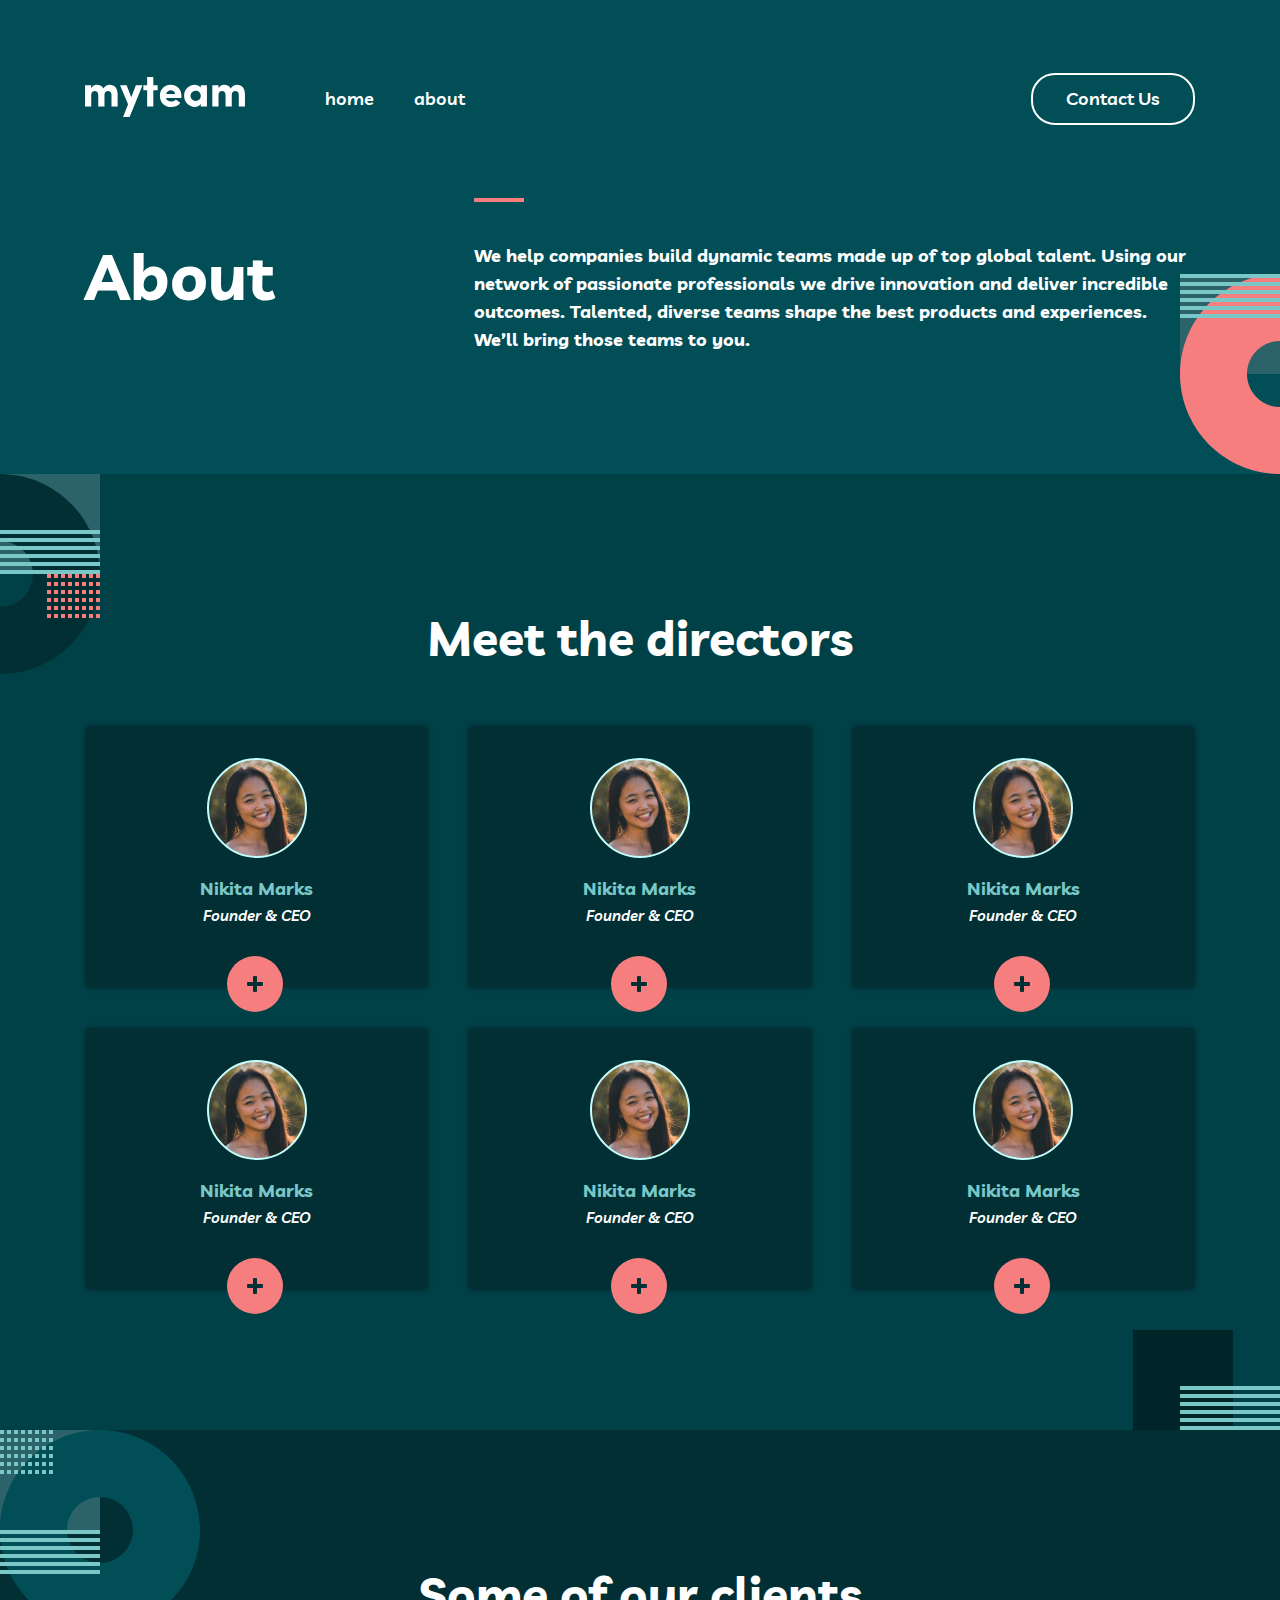
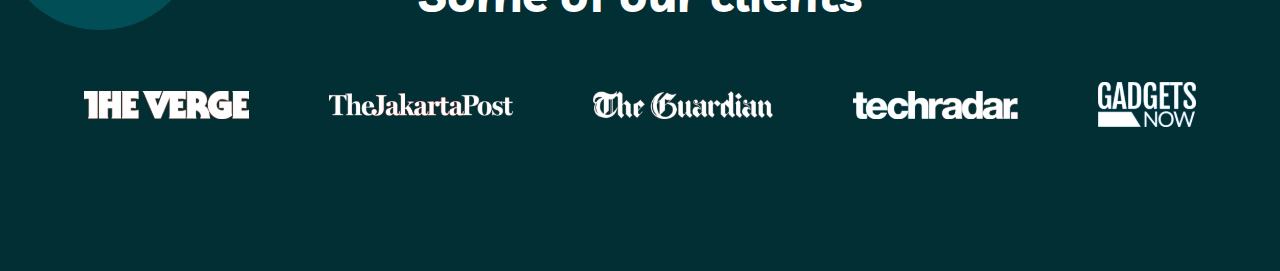
==== pages/about.html @ 777ffe3e "lanati ishlamayapti" ====
<!DOCTYPE html>
<html lang="en">
<head>
    <meta charset="UTF-8">
    <meta http-equiv="X-UA-Compatible" content="IE=edge">
    <meta name="viewport" content="width=device-width, initial-scale=1.0">
    <title>About</title>
    <!-- FONT LINKS -->
    <link rel="preconnect" href="https://fonts.googleapis.com">
    <link rel="preconnect" href="https://fonts.gstatic.com" crossorigin>
    <link href="https://fonts.googleapis.com/css2?family=Livvic:wght@100;400;500;600;700;900&display=swap" rel="stylesheet">
    <!-- FONT LINKS -->

    <!-- CSS LINKS -->
    <link rel="stylesheet" href="../css/main.css">
    <!-- CSS LINKS -->

</head>
<body>

    <header class="about_header">
        <div class="container">
            <nav class="about_navigation">
                <div class="about_left">
                    <a href="../index.html"><img class="about_logo" src="../assets/icons/home icons/logo.svg" alt="Logo"></a>
                    <ul class="about_list">
                        <li><a class="body_text" href="../index.html">home</a></li>
                        <li><a class="body_text" href="#">about</a></li>
                    </ul>
                </div>
                <a class="nav_btn_style cont" href="contact.html">Contact Us</a>
            </nav>
        </div>
    </header>

    <main>
        <!-- First section start -->
        <section class="about">
            <div class="container">
                <div class="about_container">
                    <h1 class="h1_small_title">About</h1>
                    <div class="about_info">
                        <div class="line"></div>
                        <h3 class="h3_title">We help companies build dynamic teams made up of top global talent. Using our network of passionate professionals we drive innovation and deliver incredible outcomes. Talented, diverse teams shape the best products and experiences. We’ll bring those teams to you.</h3>
                    </div>
                </div>
            </div>
            <img src="../assets/icons/about icons/disk-red.png" alt="shape">
        </section>
        <!-- First section start -->
        <section class="directors">
            <img class="sh_top" src="../assets/icons/about icons/disk-left.svg" alt="">
            <div class="container">
                <h2 class="h2_title">Meet the directors</h2>
                <div class="directors_container">
                        <div class="card">
                            <img class="hover" src="../assets/images/about images/director1.svg"  alt="director1">
                            <h3 class="h3_title">Nikita Marks</h3>
                            <p class="body_small_text"> <em>Founder & CEO</em> </p>
                            <img class="plus" src="../assets/icons/about icons/plus.svg" alt="">
                            <div class="card-overlay">
                                <h2 class="body_text">Nikita Marks</h2>
                                <p>“Empowered teams create truly amazing products. Set the north star and let them follow it.”</p>
                                <ul>
                                    <li><a href="#"><svg width="24" height="20" viewBox="0 0 24 20" fill="white" xmlns="http://www.w3.org/2000/svg">
                                        <path d="M24 2.309C23.117 2.701 22.168 2.965 21.172 3.084C22.189 2.475 22.97 1.51 23.337 0.36C22.386 0.924 21.332 1.334 20.21 1.555C19.313 0.598 18.032 0 16.616 0C13.437 0 11.101 2.966 11.819 6.045C7.728 5.84 4.1 3.88 1.671 0.901C0.381 3.114 1.002 6.009 3.194 7.475C2.388 7.449 1.628 7.228 0.965 6.859C0.911 9.14 2.546 11.274 4.914 11.749C4.221 11.937 3.462 11.981 2.69 11.833C3.316 13.789 5.134 15.212 7.29 15.252C5.22 16.875 2.612 17.6 0 17.292C2.179 18.689 4.768 19.504 7.548 19.504C16.69 19.504 21.855 11.783 21.543 4.858C22.505 4.163 23.34 3.296 24 2.309Z" />
                                        </svg></a></li>
                                    <li><a href="#"><svg width="20" height="20" viewBox="0 0 20 20" fill="white" xmlns="http://www.w3.org/2000/svg">
                                        <g id="logo-linkedin">
                                        <path id="Shape" fill-rule="evenodd" clip-rule="evenodd" d="M2 0H18C19.1 0 20 0.9 20 2V18C20 19.1 19.1 20 18 20H2C0.9 20 0 19.1 0 18V2C0 0.9 0.9 0 2 0ZM6 17V8H3V17H6ZM4.5 6.3C3.5 6.3 2.7 5.5 2.7 4.5C2.7 3.5 3.5 2.7 4.5 2.7C5.5 2.7 6.3 3.5 6.3 4.5C6.3 5.5 5.5 6.3 4.5 6.3ZM14 17H17V11.3C17 9.4 15.4 7.8 13.5 7.8C12.6 7.8 11.5 8.4 11 9.2V8H8V17H11V11.7C11 10.9 11.7 10.2 12.5 10.2C13.3 10.2 14 10.9 14 11.7V17Z" />
                                        </g>
                                        </svg>
                                        </a></li>
                                </ul>
                              </div>
                         </div>
                    <div class="card">
                        <img class="hover" src="../assets/images/about images/director1.svg"  alt="director1">
                        <h3 class="h3_title">Nikita Marks</h3>
                        <p class="body_small_text"> <em>Founder & CEO</em> </p>
                        <img class="plus" src="../assets/icons/about icons/plus.svg" alt="">
                        <div class="card-overlay">
                            <h2 class="body_text">Nikita Marks</h2>
                            <p>“Empowered teams create truly amazing products. Set the north star and let them follow it.”</p>
                            <ul>
                                <li><a href="#"><svg width="24" height="20" viewBox="0 0 24 20" fill="white" xmlns="http://www.w3.org/2000/svg">
                                    <path d="M24 2.309C23.117 2.701 22.168 2.965 21.172 3.084C22.189 2.475 22.97 1.51 23.337 0.36C22.386 0.924 21.332 1.334 20.21 1.555C19.313 0.598 18.032 0 16.616 0C13.437 0 11.101 2.966 11.819 6.045C7.728 5.84 4.1 3.88 1.671 0.901C0.381 3.114 1.002 6.009 3.194 7.475C2.388 7.449 1.628 7.228 0.965 6.859C0.911 9.14 2.546 11.274 4.914 11.749C4.221 11.937 3.462 11.981 2.69 11.833C3.316 13.789 5.134 15.212 7.29 15.252C5.22 16.875 2.612 17.6 0 17.292C2.179 18.689 4.768 19.504 7.548 19.504C16.69 19.504 21.855 11.783 21.543 4.858C22.505 4.163 23.34 3.296 24 2.309Z" />
                                    </svg></a></li>
                                <li><a href="#"><svg width="20" height="20" viewBox="0 0 20 20" fill="white" xmlns="http://www.w3.org/2000/svg">
                                    <g id="logo-linkedin">
                                    <path id="Shape" fill-rule="evenodd" clip-rule="evenodd" d="M2 0H18C19.1 0 20 0.9 20 2V18C20 19.1 19.1 20 18 20H2C0.9 20 0 19.1 0 18V2C0 0.9 0.9 0 2 0ZM6 17V8H3V17H6ZM4.5 6.3C3.5 6.3 2.7 5.5 2.7 4.5C2.7 3.5 3.5 2.7 4.5 2.7C5.5 2.7 6.3 3.5 6.3 4.5C6.3 5.5 5.5 6.3 4.5 6.3ZM14 17H17V11.3C17 9.4 15.4 7.8 13.5 7.8C12.6 7.8 11.5 8.4 11 9.2V8H8V17H11V11.7C11 10.9 11.7 10.2 12.5 10.2C13.3 10.2 14 10.9 14 11.7V17Z" />
                                    </g>
                                    </svg>
                                    </a></li>
                            </ul>
                          </div>
                     </div>
                    <div class="card">
                        <img class="hover" src="../assets/images/about images/director1.svg"  alt="director1">
                        <h3 class="h3_title">Nikita Marks</h3>
                        <p class="body_small_text"> <em>Founder & CEO</em> </p>
                        <img class="plus" src="../assets/icons/about icons/plus.svg" alt="">
                        <div class="card-overlay">
                            <h2 class="body_text">Nikita Marks</h2>
                            <p>“Empowered teams create truly amazing products. Set the north star and let them follow it.”</p>
                            <ul>
                                <li><a href="#"><svg width="24" height="20" viewBox="0 0 24 20" fill="white" xmlns="http://www.w3.org/2000/svg">
                                    <path d="M24 2.309C23.117 2.701 22.168 2.965 21.172 3.084C22.189 2.475 22.97 1.51 23.337 0.36C22.386 0.924 21.332 1.334 20.21 1.555C19.313 0.598 18.032 0 16.616 0C13.437 0 11.101 2.966 11.819 6.045C7.728 5.84 4.1 3.88 1.671 0.901C0.381 3.114 1.002 6.009 3.194 7.475C2.388 7.449 1.628 7.228 0.965 6.859C0.911 9.14 2.546 11.274 4.914 11.749C4.221 11.937 3.462 11.981 2.69 11.833C3.316 13.789 5.134 15.212 7.29 15.252C5.22 16.875 2.612 17.6 0 17.292C2.179 18.689 4.768 19.504 7.548 19.504C16.69 19.504 21.855 11.783 21.543 4.858C22.505 4.163 23.34 3.296 24 2.309Z" />
                                    </svg></a></li>
                                <li><a href="#"><svg width="20" height="20" viewBox="0 0 20 20" fill="white" xmlns="http://www.w3.org/2000/svg">
                                    <g id="logo-linkedin">
                                    <path id="Shape" fill-rule="evenodd" clip-rule="evenodd" d="M2 0H18C19.1 0 20 0.9 20 2V18C20 19.1 19.1 20 18 20H2C0.9 20 0 19.1 0 18V2C0 0.9 0.9 0 2 0ZM6 17V8H3V17H6ZM4.5 6.3C3.5 6.3 2.7 5.5 2.7 4.5C2.7 3.5 3.5 2.7 4.5 2.7C5.5 2.7 6.3 3.5 6.3 4.5C6.3 5.5 5.5 6.3 4.5 6.3ZM14 17H17V11.3C17 9.4 15.4 7.8 13.5 7.8C12.6 7.8 11.5 8.4 11 9.2V8H8V17H11V11.7C11 10.9 11.7 10.2 12.5 10.2C13.3 10.2 14 10.9 14 11.7V17Z" />
                                    </g>
                                    </svg>
                                    </a></li>
                            </ul>
                          </div>
                     </div>
                    <div class="card">
                        <img class="hover" src="../assets/images/about images/director1.svg"  alt="director1">
                        <h3 class="h3_title">Nikita Marks</h3>
                        <p class="body_small_text"> <em>Founder & CEO</em> </p>
                        <img class="plus" src="../assets/icons/about icons/plus.svg" alt="">
                        <div class="card-overlay">
                            <h2 class="body_text">Nikita Marks</h2>
                            <p>“Empowered teams create truly amazing products. Set the north star and let them follow it.”</p>
                            <ul>
                                <li><a href="#"><svg width="24" height="20" viewBox="0 0 24 20" fill="white" xmlns="http://www.w3.org/2000/svg">
                                    <path d="M24 2.309C23.117 2.701 22.168 2.965 21.172 3.084C22.189 2.475 22.97 1.51 23.337 0.36C22.386 0.924 21.332 1.334 20.21 1.555C19.313 0.598 18.032 0 16.616 0C13.437 0 11.101 2.966 11.819 6.045C7.728 5.84 4.1 3.88 1.671 0.901C0.381 3.114 1.002 6.009 3.194 7.475C2.388 7.449 1.628 7.228 0.965 6.859C0.911 9.14 2.546 11.274 4.914 11.749C4.221 11.937 3.462 11.981 2.69 11.833C3.316 13.789 5.134 15.212 7.29 15.252C5.22 16.875 2.612 17.6 0 17.292C2.179 18.689 4.768 19.504 7.548 19.504C16.69 19.504 21.855 11.783 21.543 4.858C22.505 4.163 23.34 3.296 24 2.309Z" />
                                    </svg></a></li>
                                <li><a href="#"><svg width="20" height="20" viewBox="0 0 20 20" fill="white" xmlns="http://www.w3.org/2000/svg">
                                    <g id="logo-linkedin">
                                    <path id="Shape" fill-rule="evenodd" clip-rule="evenodd" d="M2 0H18C19.1 0 20 0.9 20 2V18C20 19.1 19.1 20 18 20H2C0.9 20 0 19.1 0 18V2C0 0.9 0.9 0 2 0ZM6 17V8H3V17H6ZM4.5 6.3C3.5 6.3 2.7 5.5 2.7 4.5C2.7 3.5 3.5 2.7 4.5 2.7C5.5 2.7 6.3 3.5 6.3 4.5C6.3 5.5 5.5 6.3 4.5 6.3ZM14 17H17V11.3C17 9.4 15.4 7.8 13.5 7.8C12.6 7.8 11.5 8.4 11 9.2V8H8V17H11V11.7C11 10.9 11.7 10.2 12.5 10.2C13.3 10.2 14 10.9 14 11.7V17Z" />
                                    </g>
                                    </svg>
                                    </a></li>
                            </ul>
                          </div>
                     </div>
                    <div class="card">
                        <img class="hover" src="../assets/images/about images/director1.svg"  alt="director1">
                        <h3 class="h3_title">Nikita Marks</h3>
                        <p class="body_small_text"> <em>Founder & CEO</em> </p>
                        <img class="plus" src="../assets/icons/about icons/plus.svg" alt="">
                        <div class="card-overlay">
                            <h2 class="body_text">Nikita Marks</h2>
                            <p>“Empowered teams create truly amazing products. Set the north star and let them follow it.”</p>
                            <ul>
                                <li><a href="#"><svg width="24" height="20" viewBox="0 0 24 20" fill="white" xmlns="http://www.w3.org/2000/svg">
                                    <path d="M24 2.309C23.117 2.701 22.168 2.965 21.172 3.084C22.189 2.475 22.97 1.51 23.337 0.36C22.386 0.924 21.332 1.334 20.21 1.555C19.313 0.598 18.032 0 16.616 0C13.437 0 11.101 2.966 11.819 6.045C7.728 5.84 4.1 3.88 1.671 0.901C0.381 3.114 1.002 6.009 3.194 7.475C2.388 7.449 1.628 7.228 0.965 6.859C0.911 9.14 2.546 11.274 4.914 11.749C4.221 11.937 3.462 11.981 2.69 11.833C3.316 13.789 5.134 15.212 7.29 15.252C5.22 16.875 2.612 17.6 0 17.292C2.179 18.689 4.768 19.504 7.548 19.504C16.69 19.504 21.855 11.783 21.543 4.858C22.505 4.163 23.34 3.296 24 2.309Z" />
                                    </svg></a></li>
                                <li><a href="#"><svg width="20" height="20" viewBox="0 0 20 20" fill="white" xmlns="http://www.w3.org/2000/svg">
                                    <g id="logo-linkedin">
                                    <path id="Shape" fill-rule="evenodd" clip-rule="evenodd" d="M2 0H18C19.1 0 20 0.9 20 2V18C20 19.1 19.1 20 18 20H2C0.9 20 0 19.1 0 18V2C0 0.9 0.9 0 2 0ZM6 17V8H3V17H6ZM4.5 6.3C3.5 6.3 2.7 5.5 2.7 4.5C2.7 3.5 3.5 2.7 4.5 2.7C5.5 2.7 6.3 3.5 6.3 4.5C6.3 5.5 5.5 6.3 4.5 6.3ZM14 17H17V11.3C17 9.4 15.4 7.8 13.5 7.8C12.6 7.8 11.5 8.4 11 9.2V8H8V17H11V11.7C11 10.9 11.7 10.2 12.5 10.2C13.3 10.2 14 10.9 14 11.7V17Z" />
                                    </g>
                                    </svg>
                                    </a></li>
                            </ul>
                          </div>
                     </div>
                    <div class="card">
                        <img class="hover" src="../assets/images/about images/director1.svg"  alt="director1">
                        <h3 class="h3_title">Nikita Marks</h3>
                        <p class="body_small_text"> <em>Founder & CEO</em> </p>
                        <img class="plus" src="../assets/icons/about icons/plus.svg" alt="">
                        <div class="card-overlay">
                            <h2 class="body_text">Nikita Marks</h2>
                            <p>“Empowered teams create truly amazing products. Set the north star and let them follow it.”</p>
                            <ul>
                                <li><a href="#"><svg width="24" height="20" viewBox="0 0 24 20" fill="white" xmlns="http://www.w3.org/2000/svg">
                                    <path d="M24 2.309C23.117 2.701 22.168 2.965 21.172 3.084C22.189 2.475 22.97 1.51 23.337 0.36C22.386 0.924 21.332 1.334 20.21 1.555C19.313 0.598 18.032 0 16.616 0C13.437 0 11.101 2.966 11.819 6.045C7.728 5.84 4.1 3.88 1.671 0.901C0.381 3.114 1.002 6.009 3.194 7.475C2.388 7.449 1.628 7.228 0.965 6.859C0.911 9.14 2.546 11.274 4.914 11.749C4.221 11.937 3.462 11.981 2.69 11.833C3.316 13.789 5.134 15.212 7.29 15.252C5.22 16.875 2.612 17.6 0 17.292C2.179 18.689 4.768 19.504 7.548 19.504C16.69 19.504 21.855 11.783 21.543 4.858C22.505 4.163 23.34 3.296 24 2.309Z" />
                                    </svg></a></li>
                                <li><a href="#"><svg width="20" height="20" viewBox="0 0 20 20" fill="white" xmlns="http://www.w3.org/2000/svg">
                                    <g id="logo-linkedin">
                                    <path id="Shape" fill-rule="evenodd" clip-rule="evenodd" d="M2 0H18C19.1 0 20 0.9 20 2V18C20 19.1 19.1 20 18 20H2C0.9 20 0 19.1 0 18V2C0 0.9 0.9 0 2 0ZM6 17V8H3V17H6ZM4.5 6.3C3.5 6.3 2.7 5.5 2.7 4.5C2.7 3.5 3.5 2.7 4.5 2.7C5.5 2.7 6.3 3.5 6.3 4.5C6.3 5.5 5.5 6.3 4.5 6.3ZM14 17H17V11.3C17 9.4 15.4 7.8 13.5 7.8C12.6 7.8 11.5 8.4 11 9.2V8H8V17H11V11.7C11 10.9 11.7 10.2 12.5 10.2C13.3 10.2 14 10.9 14 11.7V17Z" />
                                    </g>
                                    </svg>
                                    </a></li>
                            </ul>
                          </div>
                     </div>
                </div>
            </div>
            <img class="sh_bottom" src="../assets/icons/about icons/shape-bottom.png" alt="">
        </section>
        
        <!-- CLIENTS SECTIIOIN START -->
        <section class="client">
            <img class="left-shape" src="../assets/images/about images/left-disk.svg" alt="">
            <div class="client_container">
                <h2 class="h2_title">Some of our clients</h2>
                <div class="client">
                    <a href="#"><img src="../assets/icons/about icons/client1.svg" alt=""></a>
                    <a href="#"><img src="../assets/icons/about icons/client2.svg" alt=""></a>
                    <a href="#"><img src="../assets/icons/about icons/client3.svg" alt=""></a>
                    <a href="#"><img src="../assets/icons/about icons/client4.svg" alt=""></a>
                    <a href="#"><img src="../assets/icons/about icons/client5.svg" alt=""></a>
                </div>
            </div>
        </section>
        <!-- CLIENTS SECTIIOIN END -->
        <!-- <section id="four_backround">
            <img
              class="fourth-section-disk"
              src="../assets/icons/home icons/fourth-section-disk.svg"
              alt=""
            />
            <div class="container">
              <div class="ready">
                <div class="ready_left">
                  <h1>Ready to get started?</h1>
                </div>
                <div class="ready_right">
                  <a href="pages/contact.html">contact us</a>
                </div>
              </div>
            </div>
          </section> -->
    </main>



      <!-- FOOTER START -->
      <!-- <footer id="footer_backround">
        <div class="container">
          <div class="boot">
            <div class="boot_left">
              <img src="assets/icons/home icons/logo.svg" alt="" />
              <div class="boot_title">
                <a class="h3_title" href="index.html">home</a>
                <a class="h3_title" href="pages/about.html">about</a>
              </div>
            </div>
            <div class="boot_center">
              <address>
                <p>987 Hillcrest Lane</p>
                <p>Irvine, CA</p>
                <p>California 92714</p>
                <p>Call Us : 949-833-7432</p>
              </address>
            </div>
            <div class="boot_right">
              <div class="boot_logo">
                <div class="boot_logo">
                  <button class="btn-cssbuttons">
                    <span>Social</span
                    ><span>
                      <svg
                        height="18"
                        width="18"
                        xmlns="http://www.w3.org/2000/svg"
                        version="1.1"
                        viewBox="0 0 1024 1024"
                        class="icon"
                      >
                        <path
                          fill="#ffffff"
                          d="M767.99994 585.142857q75.995429 0 129.462857 53.394286t53.394286 129.462857-53.394286 129.462857-129.462857 53.394286-129.462857-53.394286-53.394286-129.462857q0-6.875429 1.170286-19.456l-205.677714-102.838857q-52.589714 49.152-124.562286 49.152-75.995429 0-129.462857-53.394286t-53.394286-129.462857 53.394286-129.462857 129.462857-53.394286q71.972571 0 124.562286 49.152l205.677714-102.838857q-1.170286-12.580571-1.170286-19.456 0-75.995429 53.394286-129.462857t129.462857-53.394286 129.462857 53.394286 53.394286 129.462857-53.394286 129.462857-129.462857 53.394286q-71.972571 0-124.562286-49.152l-205.677714 102.838857q1.170286 12.580571 1.170286 19.456t-1.170286 19.456l205.677714 102.838857q52.589714-49.152 124.562286-49.152z"
                        ></path>
                      </svg>
                    </span>
                    <ul>
                      <li>
                        <a href="https://twitter.com"
                          ><svg
                            height="18"
                            width="18"
                            xmlns="http://www.w3.org/2000/svg"
                            version="1.1"
                            viewBox="0 0 1024 1024"
                            class="icon"
                          >
                            <path
                              fill="white"
                              d="M962.267429 233.179429q-38.253714 56.027429-92.598857 95.451429 0.585143 7.972571 0.585143 23.990857 0 74.313143-21.723429 148.260571t-65.974857 141.970286-105.398857 120.32-147.456 83.456-184.539429 31.158857q-154.843429 0-283.428571-82.870857 19.968 2.267429 44.544 2.267429 128.585143 0 229.156571-78.848-59.977143-1.170286-107.446857-36.864t-65.170286-91.136q18.870857 2.852571 34.889143 2.852571 24.576 0 48.566857-6.290286-64-13.165714-105.984-63.707429t-41.984-117.394286l0-2.267429q38.838857 21.723429 83.456 23.405714-37.741714-25.161143-59.977143-65.682286t-22.308571-87.990857q0-50.322286 25.161143-93.110857 69.12 85.138286 168.301714 136.265143t212.260571 56.832q-4.534857-21.723429-4.534857-42.276571 0-76.580571 53.979429-130.56t130.56-53.979429q80.018286 0 134.875429 58.294857 62.317714-11.995429 117.174857-44.544-21.138286 65.682286-81.115429 101.741714 53.174857-5.705143 106.276571-28.598857z"
                            ></path></svg
                        ></a>
                      </li>
                      <li>
                        <a href="https://t.me/Liberty_47"
                          ><svg
                            height="18"
                            width="18"
                            xmlns="http://www.w3.org/2000/svg"
                            version="1.1"
                            viewBox="0 0 1024 1024"
                            class="icon"
                          >
                            <path
                              fill="white"
                              d="M123.52064 667.99143l344.526782 229.708899 0-205.136409-190.802457-127.396658zM88.051421 585.717469l110.283674-73.717469-110.283674-73.717469 0 147.434938zM556.025711 897.627196l344.526782-229.708899-153.724325-102.824168-190.802457 127.396658 0 205.136409zM512 615.994287l155.406371-103.994287-155.406371-103.994287-155.406371 103.994287zM277.171833 458.832738l190.802457-127.396658 0-205.136409-344.526782 229.708899zM825.664905 512l110.283674 73.717469 0-147.434938zM746.828167 458.832738l153.724325-102.824168-344.526782-229.708899 0 205.136409zM1023.926868 356.00857l0 311.98286q0 23.402371-19.453221 36.566205l-467.901157 311.98286q-11.993715 7.459506-24.57249 7.459506t-24.57249-7.459506l-467.901157-311.98286q-19.453221-13.163834-19.453221-36.566205l0-311.98286q0-23.402371 19.453221-36.566205l467.901157-311.98286q11.993715-7.459506 24.57249-7.459506t24.57249 7.459506l467.901157 311.98286q19.453221 13.163834 19.453221 36.566205z"
                            ></path></svg
                        ></a>
                      </li>
                      <li>
                        <a href="https://github.com/Abdulaziz1920"
                          ><svg
                            height="18"
                            width="18"
                            xmlns="http://www.w3.org/2000/svg"
                            version="1.1"
                            viewBox="0 0 1024 1024"
                            class="icon"
                          >
                            <path
                              fill="white"
                              d="M950.930286 512q0 143.433143-83.748571 257.974857t-216.283429 158.573714q-15.433143 2.852571-22.601143-4.022857t-7.168-17.115429l0-120.539429q0-55.442286-29.696-81.115429 32.548571-3.437714 58.587429-10.313143t53.686857-22.308571 46.299429-38.034286 30.281143-59.977143 11.702857-86.016q0-69.12-45.129143-117.686857 21.138286-52.004571-4.534857-116.589714-16.018286-5.12-46.299429 6.290286t-52.589714 25.161143l-21.723429 13.677714q-53.174857-14.848-109.714286-14.848t-109.714286 14.848q-9.142857-6.290286-24.283429-15.433143t-47.689143-22.016-49.152-7.68q-25.161143 64.585143-4.022857 116.589714-45.129143 48.566857-45.129143 117.686857 0 48.566857 11.702857 85.723429t29.988571 59.977143 46.006857 38.253714 53.686857 22.308571 58.587429 10.313143q-22.820571 20.553143-28.013714 58.88-11.995429 5.705143-25.746286 8.557714t-32.548571 2.852571-37.449143-12.288-31.744-35.693714q-10.825143-18.285714-27.721143-29.696t-28.306286-13.677714l-11.410286-1.682286q-11.995429 0-16.603429 2.56t-2.852571 6.582857 5.12 7.972571 7.460571 6.875429l4.022857 2.852571q12.580571 5.705143 24.868571 21.723429t17.993143 29.110857l5.705143 13.165714q7.460571 21.723429 25.161143 35.108571t38.253714 17.115429 39.716571 4.022857 31.744-1.974857l13.165714-2.267429q0 21.723429 0.292571 50.834286t0.292571 30.866286q0 10.313143-7.460571 17.115429t-22.820571 4.022857q-132.534857-44.032-216.283429-158.573714t-83.748571-257.974857q0-119.442286 58.88-220.306286t159.744-159.744 220.306286-58.88 220.306286 58.88 159.744 159.744 58.88 220.306286z"
                            ></path></svg
                        ></a>
                      </li>
                    </ul>
                  </button>
                </div>
              </div>
              <h1>Copyright 2020. All Rights Reserved</h1>
            </div>
          </div>
        </div>
      </footer> -->
      <!-- FOOTER END -->

    
</body>
</html>
---- css/main.css ----
/* IMPORT PART HOME CSS LINKS */
@import url(../@import/home/nav.css);
@import url(../@import/home/first-section.css);
@import url(../@import/home/second-section.css);
@import url(../@import/home/third-section.css);
@import url(../@import/home/four-section.css);
@import url(../@import/home/footer.css);

/* IMPORT PART ABOUT CSS LINKS */
@import url(../@import/about/about_header.css);
@import url(../@import/about/about_first_section.css);
@import url(../@import/about/director.css);
@import url(../@import/about/client.css);

/* IMPORT PART CONTACT CSS LINKS */
@import url(../@import/contact/contact_nav.css);
@import url(../@import/contact/contact_form.css);
@import url(../@import/contact/form.css);
@import url(../@import/contact/contact_footer.css);

/* VARIABLES */
:root {
  /* COLORS */
  --primary-bg-color: #014e56;
  --primary-bg-dark: #012f34;
  --primary-jungle-color: #004047;
  --police-dark-blue: #2c6269;
  --footer-dark-green: #002529;
  --light-pink: #f67e7e;
  --light-blue: #79c8c7;
  --light-white: #fff;
  --light-blue-hover: #002529;
  --font-family: "Livvic";
  /* CONTINER  */
  --max-width: 1110px;
  /* CONTINER  */
}

/* NORMALIZE */
*,
*::after,
*::before {
  padding: 0;
  margin: 0;
  box-sizing: border-box;
  list-style-type: none;
  text-decoration: none;
}

/* CONTAINER */
.container {
  max-width: var(--max-width);
  margin: 0 auto;
}

/* Typography */

/* Headings styles */
.h1_large_title {
  font-family: var(--font-family);
  font-weight: 700;
  font-size: 100px;
  line-height: 100px;
  color: var(--light-white);
}

.h1_small_title {
  font-family: var(--font-family);
  font-style: normal;
  font-weight: 700;
  font-size: 64px;
  line-height: 56px;
  color: var(--light-white);
}

.h2_title {
  font-family: var(--font-family);
  font-weight: 700;
  font-size: 48px;
  line-height: 48px;
  color: var(--light-white);
}

.h3_title {
  font-family: "Livvic";
  font-weight: 700;
  font-size: 18px;
  line-height: 28px;
  color: var(--light-white);
}
/* Headings styles */

/* BODY TEXT */
.body_text {
  font-family: var(--font-family);
  font-weight: 600;
  font-size: 18px;
  line-height: 28px;
  color: var(--light-white);
}

.body_small_text {
  font-family: var(--font-family);
  font-style: normal;
  font-weight: 600;
  font-size: 15px;
  line-height: 25px;
  color: var(--light-white);
}
/* BODY TEXT */

/* BUTTONS STYLES */

/* navigation btn */
.nav_btn_style {
  padding: 10px 33px;
  font-family: var(--font-family);
  font-weight: 600;
  font-size: 18px;
  line-height: 28px;
  color: var(--light-white);
  border: 2px solid var(--light-white);
  border-radius: 24px;
  transition: 0.3s ease-in;
}

/* hover */
.nav_btn_style:hover {
  background: var(--light-white);
  transition: 0.3s ease-out;
  color: var(--light-blue-hover);
}

/* navigationdan boshqa sectionlardagi btn uchun style */
/* dark mode btn */
.dark_btn {
  padding: 10px 33px;
  font-family: var(--font-family);
  font-style: normal;
  font-weight: 600;
  font-size: 18px;
  line-height: 28px;
  color: var(--primary-bg-dark);
  border: 2px solid var(--primary-bg-dark);
  border-radius: 24px;
  transition: 0.3s ease-in;
}

/* hover */

.dark_btn:hover {
  color: var(--light-white);
  background: var(--primary-bg-dark);
  transition: 0.3s ease-out;
}

/* contact qisimdagi button uchun alohida class */
/* contact btn */
.contact_btn {
  padding: 10px 33px;
  font-family: var(--font-family);
  font-weight: 600;
  font-size: 18px;
  line-height: 28px;
  border: 2px solid var(--light-white);
  background: var(--light-white);
  border-radius: 24px;
  color: var(--footer-dark-green);
  transition: 0.3s ease-in;
}

/* hover */
.contact_btn:hover {
  background: var(--light-blue);
  transition: 0.3s ease-out;
}

/* BUTTONS STYLES */
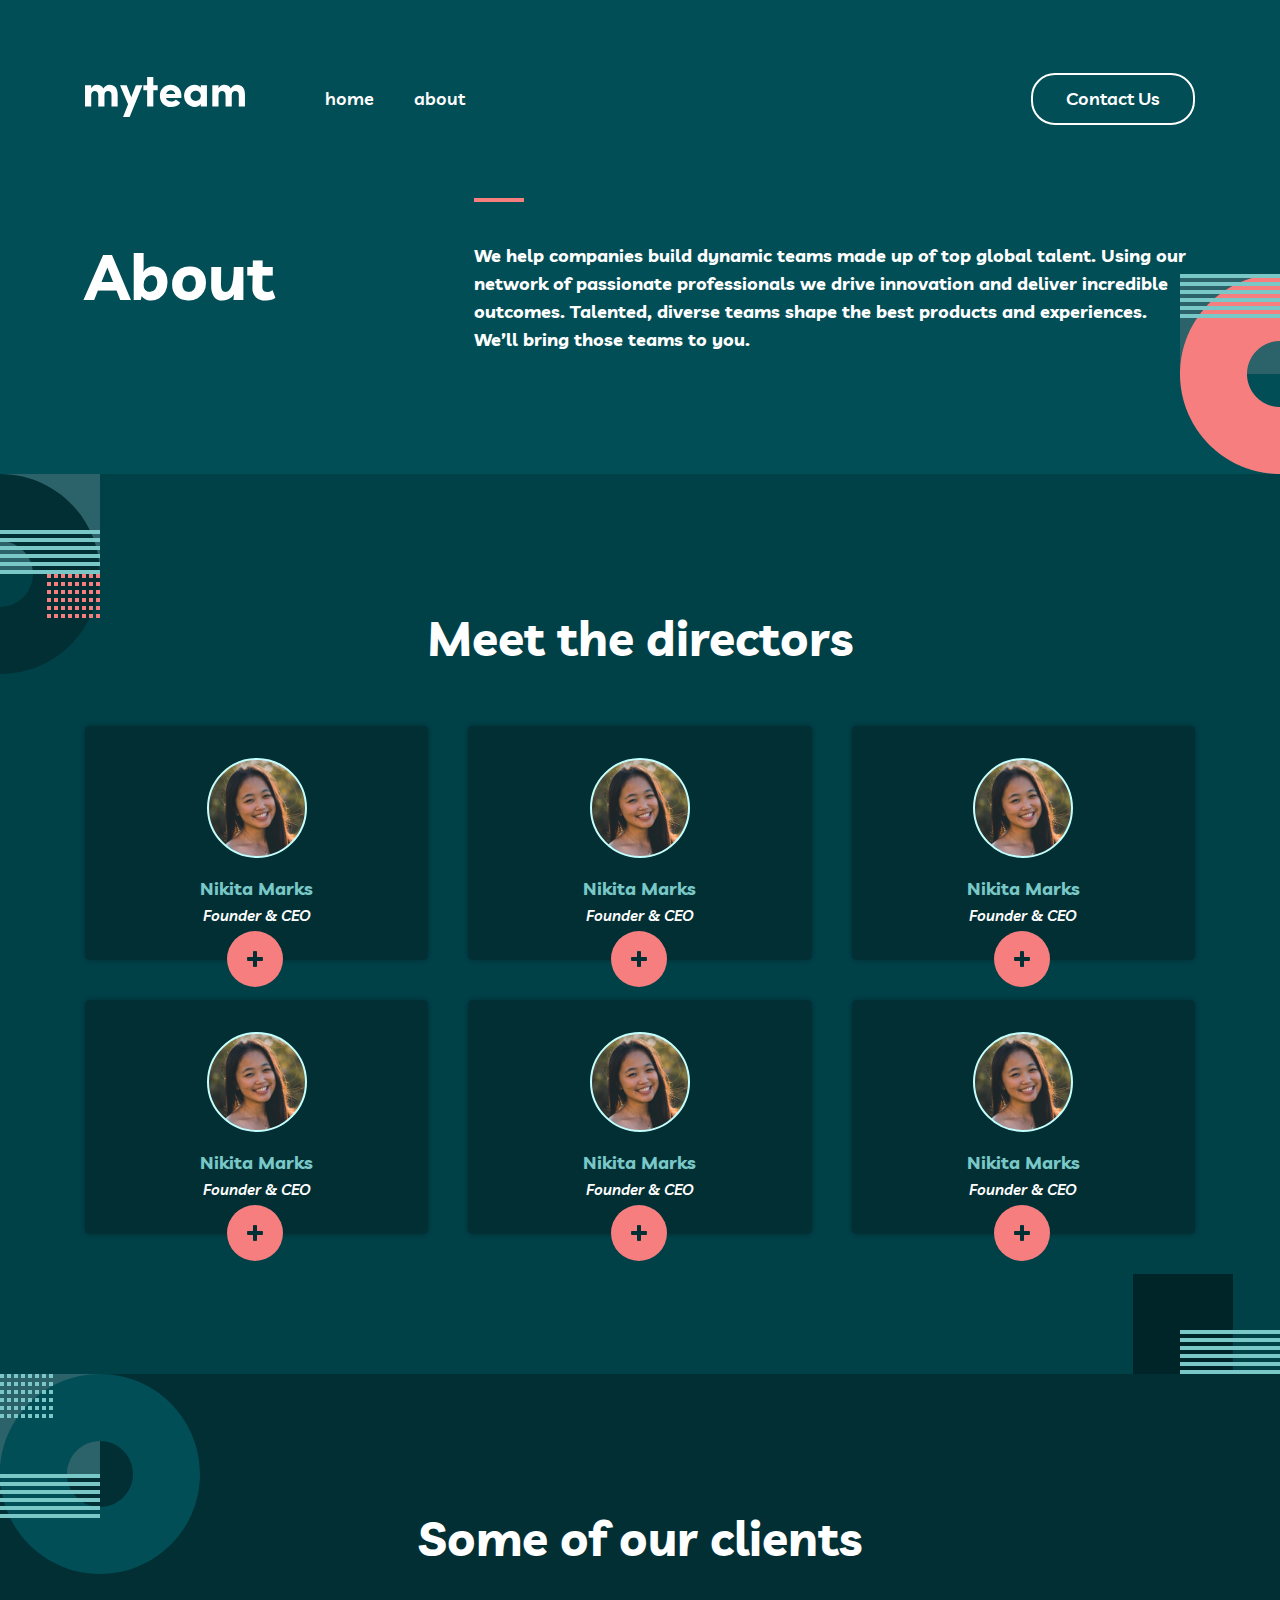
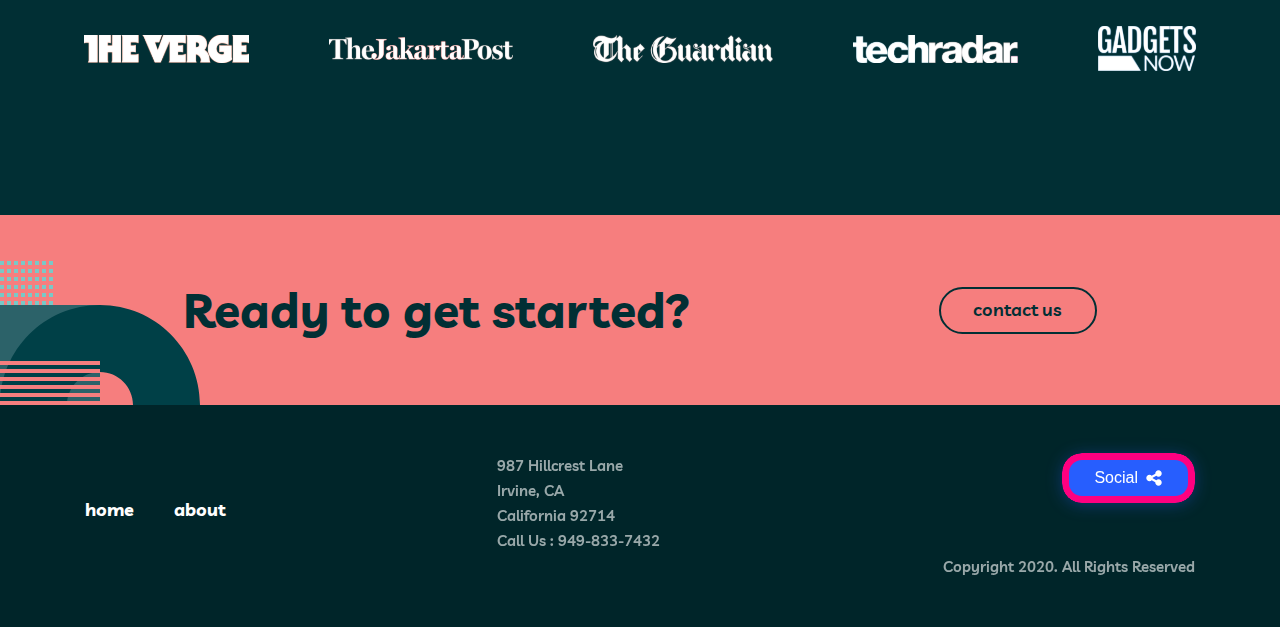
==== commit b102af03: "toggle qoshildi" ====
--- a/pages/about.html
+++ b/pages/about.html
@@ -18,7 +18,31 @@
 </head>
 <body>
 
+
+
+     
+   
+ 
+    
+
+
     <header class="about_header">
+   <!-- HUMBURGER START -->
+        <div class="toogle_container">
+            <button class="menu-btn" onclick="toggleSidebar()">☰</button>
+            <div class="sidebar">
+            <button class="close-btn" onclick="toggleSidebar()"><img class="close_btn" src="../assets/images/about images/close.svg" width="25px" alt=""></button>
+              <div class="sidebar_links">
+                  <a class="h3_title" href="../index.html">home</a>
+                  <a class="h3_title" href="#">about</a>
+                  <a href="../pages/contact.html" class="con_btn nav_btn_style">contact us</a>
+              </div>
+              <img class="diss" src="../assets/images/about images/right-disk.svg" alt="">
+            </div>
+          </div>
+    <!-- HUMBURGER END -->
+          
+
         <div class="container">
             <nav class="about_navigation">
                 <div class="about_left">
@@ -57,8 +81,8 @@
                             <img class="hover" src="../assets/images/about images/director1.svg"  alt="director1">
                             <h3 class="h3_title">Nikita Marks</h3>
                             <p class="body_small_text"> <em>Founder & CEO</em> </p>
-                            <img class="plus" src="../assets/icons/about icons/plus.svg" alt="">
-                            <div class="card-overlay">
+                            <img class="plus show-overlay-btn" src="../assets/icons/about icons/plus.svg" alt="">
+                            <div class="card-overlay overlay">
                                 <h2 class="body_text">Nikita Marks</h2>
                                 <p>“Empowered teams create truly amazing products. Set the north star and let them follow it.”</p>
                                 <ul>
@@ -199,7 +223,7 @@
             </div>
         </section>
         <!-- CLIENTS SECTIIOIN END -->
-        <!-- <section id="four_backround">
+        <section id="four_backround">
             <img
               class="fourth-section-disk"
               src="../assets/icons/home icons/fourth-section-disk.svg"
@@ -211,17 +235,17 @@
                   <h1>Ready to get started?</h1>
                 </div>
                 <div class="ready_right">
-                  <a href="pages/contact.html">contact us</a>
+                  <a href="contact.html">contact us</a>
                 </div>
               </div>
             </div>
-          </section> -->
+          </section>
     </main>
 
 
 
       <!-- FOOTER START -->
-      <!-- <footer id="footer_backround">
+      <footer id="footer_backround">
         <div class="container">
           <div class="boot">
             <div class="boot_left">
@@ -316,9 +340,9 @@
             </div>
           </div>
         </div>
-      </footer> -->
+      </footer>
       <!-- FOOTER END -->
-
-    
+     
+    <script src="../js/main.js"></script>
 </body>
 </html>--- a/css/main.css
+++ b/css/main.css
@@ -11,12 +11,16 @@
 @import url(../@import/about/about_first_section.css);
 @import url(../@import/about/director.css);
 @import url(../@import/about/client.css);
+@import url(../@import/about/humburger.css);
 
 /* IMPORT PART CONTACT CSS LINKS */
 @import url(../@import/contact/contact_nav.css);
 @import url(../@import/contact/contact_form.css);
 @import url(../@import/contact/form.css);
 @import url(../@import/contact/contact_footer.css);
+
+/* ---IMPORT LOADING CSS--- */
+@import url(../@import/home/loading.css);
 
 /* VARIABLES */
 :root {
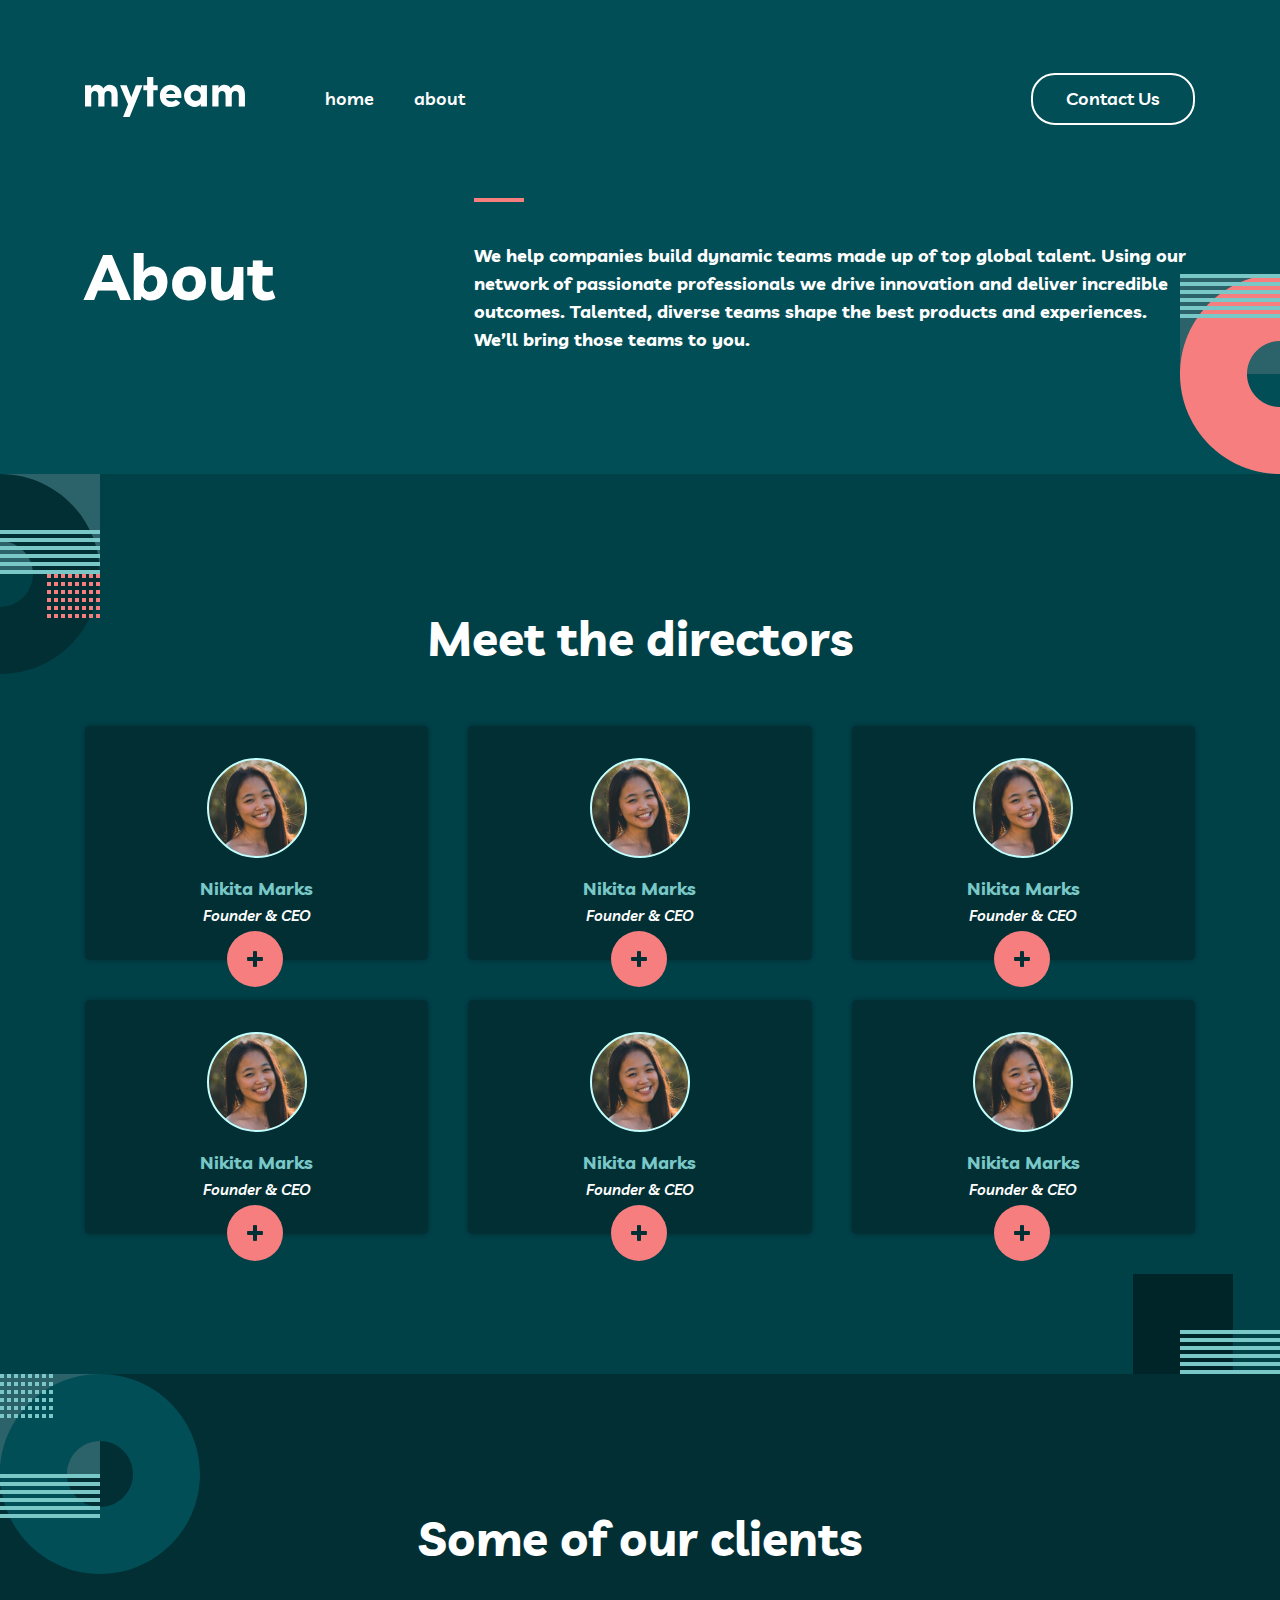
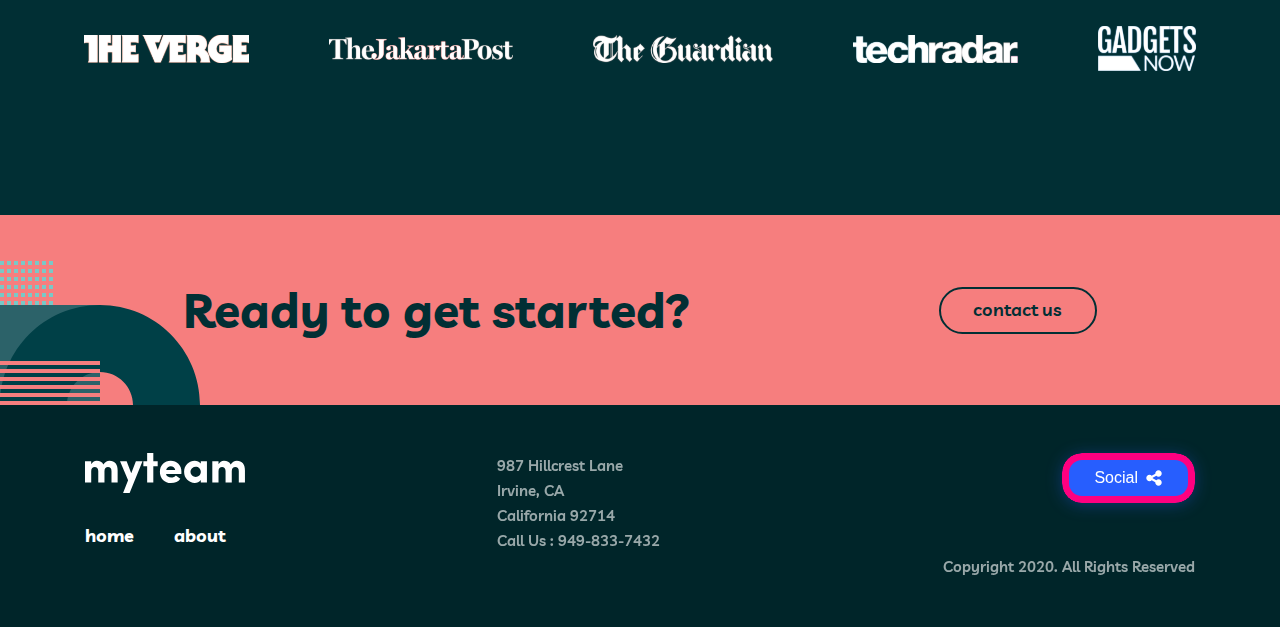
==== commit 051695d6: "finished" ====
--- a/pages/about.html
+++ b/pages/about.html
@@ -249,10 +249,10 @@
         <div class="container">
           <div class="boot">
             <div class="boot_left">
-              <img src="assets/icons/home icons/logo.svg" alt="" />
+              <img src="../assets/icons/home icons/logo.svg" alt="" />
               <div class="boot_title">
-                <a class="h3_title" href="index.html">home</a>
-                <a class="h3_title" href="pages/about.html">about</a>
+                <a class="h3_title" href="../index.html">home</a>
+                <a class="h3_title" href="#">about</a>
               </div>
             </div>
             <div class="boot_center">
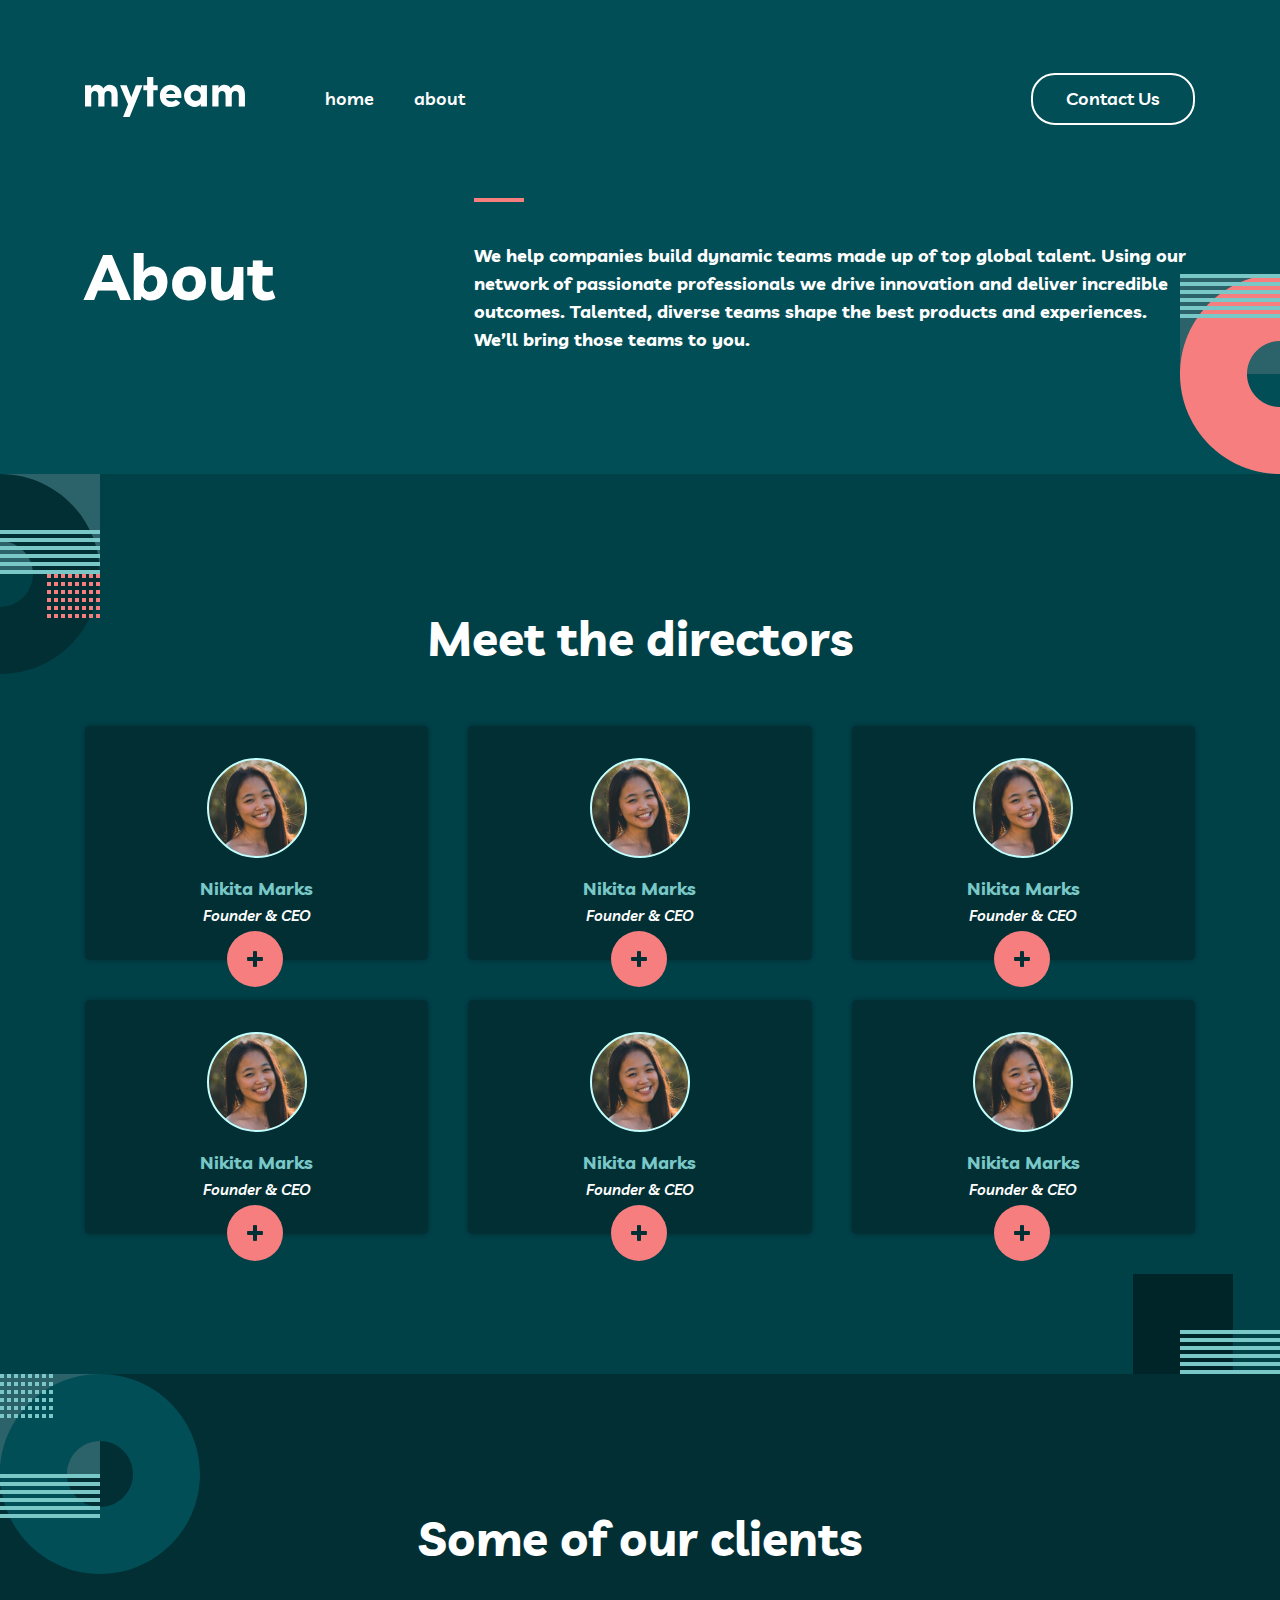
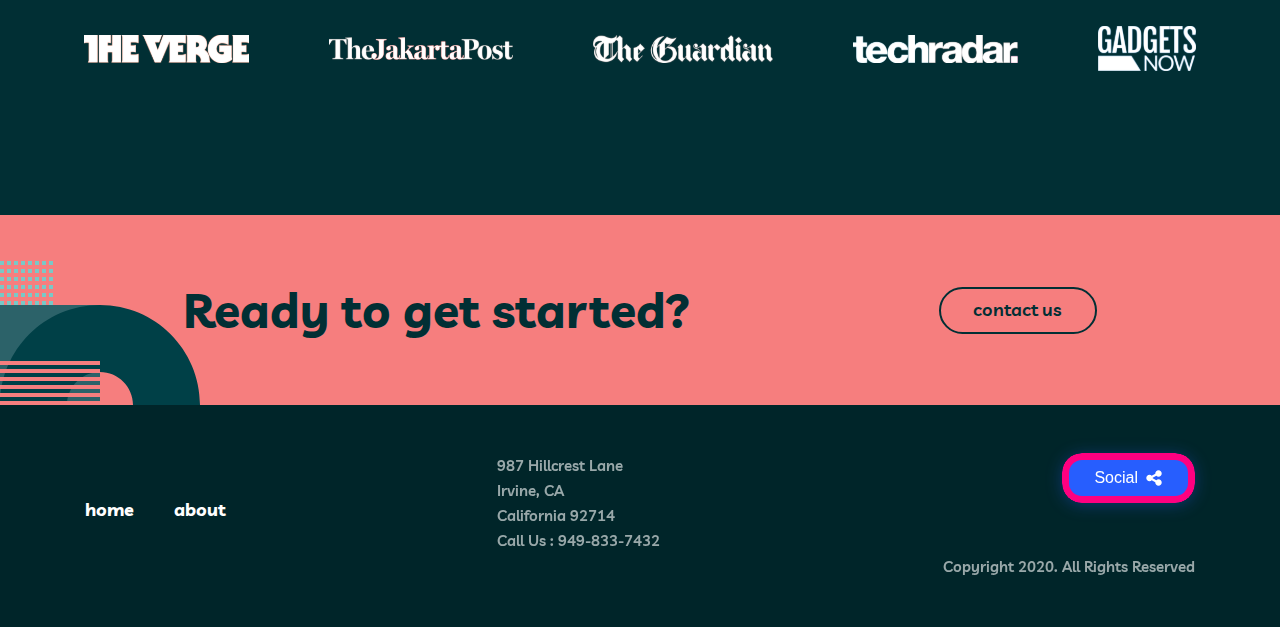
==== commit 57d38d90: "fixed all" ====
--- a/pages/about.html
+++ b/pages/about.html
@@ -1,258 +1,527 @@
 <!DOCTYPE html>
 <html lang="en">
-<head>
-    <meta charset="UTF-8">
-    <meta http-equiv="X-UA-Compatible" content="IE=edge">
-    <meta name="viewport" content="width=device-width, initial-scale=1.0">
+  <head>
+    <meta charset="UTF-8" />
+    <meta http-equiv="X-UA-Compatible" content="IE=edge" />
+    <meta name="viewport" content="width=device-width, initial-scale=1.0" />
     <title>About</title>
+    <link
+      rel="icon"
+      type="favicon/png"
+      sizes="32x32"
+      href="../favicon/favicon-32x32.png"
+    />
+    <link
+      rel="icon"
+      type="favicon/png"
+      sizes="16x16"
+      href="../favicon/favicon-16x16.png"
+    />
     <!-- FONT LINKS -->
-    <link rel="preconnect" href="https://fonts.googleapis.com">
-    <link rel="preconnect" href="https://fonts.gstatic.com" crossorigin>
-    <link href="https://fonts.googleapis.com/css2?family=Livvic:wght@100;400;500;600;700;900&display=swap" rel="stylesheet">
+
+    <link rel="preconnect" href="https://fonts.googleapis.com" />
+    <link rel="preconnect" href="https://fonts.gstatic.com" crossorigin />
+    <link
+      href="https://fonts.googleapis.com/css2?family=Livvic:wght@100;400;500;600;700;900&display=swap"
+      rel="stylesheet"
+    />
     <!-- FONT LINKS -->
 
     <!-- CSS LINKS -->
-    <link rel="stylesheet" href="../css/main.css">
+    <link rel="stylesheet" href="../css/main.css" />
     <!-- CSS LINKS -->
 
 </head>
 <body>
 
-
-
-     
-   
- 
-    
-
-
+  </head>
+  <body>
     <header class="about_header">
-   <!-- HUMBURGER START -->
-        <div class="toogle_container">
-            <button class="menu-btn" onclick="toggleSidebar()">☰</button>
-            <div class="sidebar">
-            <button class="close-btn" onclick="toggleSidebar()"><img class="close_btn" src="../assets/images/about images/close.svg" width="25px" alt=""></button>
-              <div class="sidebar_links">
-                  <a class="h3_title" href="../index.html">home</a>
-                  <a class="h3_title" href="#">about</a>
-                  <a href="../pages/contact.html" class="con_btn nav_btn_style">contact us</a>
-              </div>
-              <img class="diss" src="../assets/images/about images/right-disk.svg" alt="">
-            </div>
-          </div>
-    <!-- HUMBURGER END -->
-          
-
-        <div class="container">
-            <nav class="about_navigation">
-                <div class="about_left">
-                    <a href="../index.html"><img class="about_logo" src="../assets/icons/home icons/logo.svg" alt="Logo"></a>
-                    <ul class="about_list">
-                        <li><a class="body_text" href="../index.html">home</a></li>
-                        <li><a class="body_text" href="#">about</a></li>
-                    </ul>
-                </div>
-                <a class="nav_btn_style cont" href="contact.html">Contact Us</a>
-            </nav>
-        </div>
-    </header>
-
-    <main>
-        <!-- First section start -->
-        <section class="about">
-            <div class="container">
-                <div class="about_container">
-                    <h1 class="h1_small_title">About</h1>
-                    <div class="about_info">
-                        <div class="line"></div>
-                        <h3 class="h3_title">We help companies build dynamic teams made up of top global talent. Using our network of passionate professionals we drive innovation and deliver incredible outcomes. Talented, diverse teams shape the best products and experiences. We’ll bring those teams to you.</h3>
-                    </div>
-                </div>
-            </div>
-            <img src="../assets/icons/about icons/disk-red.png" alt="shape">
-        </section>
-        <!-- First section start -->
-        <section class="directors">
-            <img class="sh_top" src="../assets/icons/about icons/disk-left.svg" alt="">
-            <div class="container">
-                <h2 class="h2_title">Meet the directors</h2>
-                <div class="directors_container">
-                        <div class="card">
-                            <img class="hover" src="../assets/images/about images/director1.svg"  alt="director1">
-                            <h3 class="h3_title">Nikita Marks</h3>
-                            <p class="body_small_text"> <em>Founder & CEO</em> </p>
-                            <img class="plus show-overlay-btn" src="../assets/icons/about icons/plus.svg" alt="">
-                            <div class="card-overlay overlay">
-                                <h2 class="body_text">Nikita Marks</h2>
-                                <p>“Empowered teams create truly amazing products. Set the north star and let them follow it.”</p>
-                                <ul>
-                                    <li><a href="#"><svg width="24" height="20" viewBox="0 0 24 20" fill="white" xmlns="http://www.w3.org/2000/svg">
-                                        <path d="M24 2.309C23.117 2.701 22.168 2.965 21.172 3.084C22.189 2.475 22.97 1.51 23.337 0.36C22.386 0.924 21.332 1.334 20.21 1.555C19.313 0.598 18.032 0 16.616 0C13.437 0 11.101 2.966 11.819 6.045C7.728 5.84 4.1 3.88 1.671 0.901C0.381 3.114 1.002 6.009 3.194 7.475C2.388 7.449 1.628 7.228 0.965 6.859C0.911 9.14 2.546 11.274 4.914 11.749C4.221 11.937 3.462 11.981 2.69 11.833C3.316 13.789 5.134 15.212 7.29 15.252C5.22 16.875 2.612 17.6 0 17.292C2.179 18.689 4.768 19.504 7.548 19.504C16.69 19.504 21.855 11.783 21.543 4.858C22.505 4.163 23.34 3.296 24 2.309Z" />
-                                        </svg></a></li>
-                                    <li><a href="#"><svg width="20" height="20" viewBox="0 0 20 20" fill="white" xmlns="http://www.w3.org/2000/svg">
-                                        <g id="logo-linkedin">
-                                        <path id="Shape" fill-rule="evenodd" clip-rule="evenodd" d="M2 0H18C19.1 0 20 0.9 20 2V18C20 19.1 19.1 20 18 20H2C0.9 20 0 19.1 0 18V2C0 0.9 0.9 0 2 0ZM6 17V8H3V17H6ZM4.5 6.3C3.5 6.3 2.7 5.5 2.7 4.5C2.7 3.5 3.5 2.7 4.5 2.7C5.5 2.7 6.3 3.5 6.3 4.5C6.3 5.5 5.5 6.3 4.5 6.3ZM14 17H17V11.3C17 9.4 15.4 7.8 13.5 7.8C12.6 7.8 11.5 8.4 11 9.2V8H8V17H11V11.7C11 10.9 11.7 10.2 12.5 10.2C13.3 10.2 14 10.9 14 11.7V17Z" />
-                                        </g>
-                                        </svg>
-                                        </a></li>
-                                </ul>
-                              </div>
-                         </div>
-                    <div class="card">
-                        <img class="hover" src="../assets/images/about images/director1.svg"  alt="director1">
-                        <h3 class="h3_title">Nikita Marks</h3>
-                        <p class="body_small_text"> <em>Founder & CEO</em> </p>
-                        <img class="plus" src="../assets/icons/about icons/plus.svg" alt="">
-                        <div class="card-overlay">
-                            <h2 class="body_text">Nikita Marks</h2>
-                            <p>“Empowered teams create truly amazing products. Set the north star and let them follow it.”</p>
-                            <ul>
-                                <li><a href="#"><svg width="24" height="20" viewBox="0 0 24 20" fill="white" xmlns="http://www.w3.org/2000/svg">
-                                    <path d="M24 2.309C23.117 2.701 22.168 2.965 21.172 3.084C22.189 2.475 22.97 1.51 23.337 0.36C22.386 0.924 21.332 1.334 20.21 1.555C19.313 0.598 18.032 0 16.616 0C13.437 0 11.101 2.966 11.819 6.045C7.728 5.84 4.1 3.88 1.671 0.901C0.381 3.114 1.002 6.009 3.194 7.475C2.388 7.449 1.628 7.228 0.965 6.859C0.911 9.14 2.546 11.274 4.914 11.749C4.221 11.937 3.462 11.981 2.69 11.833C3.316 13.789 5.134 15.212 7.29 15.252C5.22 16.875 2.612 17.6 0 17.292C2.179 18.689 4.768 19.504 7.548 19.504C16.69 19.504 21.855 11.783 21.543 4.858C22.505 4.163 23.34 3.296 24 2.309Z" />
-                                    </svg></a></li>
-                                <li><a href="#"><svg width="20" height="20" viewBox="0 0 20 20" fill="white" xmlns="http://www.w3.org/2000/svg">
-                                    <g id="logo-linkedin">
-                                    <path id="Shape" fill-rule="evenodd" clip-rule="evenodd" d="M2 0H18C19.1 0 20 0.9 20 2V18C20 19.1 19.1 20 18 20H2C0.9 20 0 19.1 0 18V2C0 0.9 0.9 0 2 0ZM6 17V8H3V17H6ZM4.5 6.3C3.5 6.3 2.7 5.5 2.7 4.5C2.7 3.5 3.5 2.7 4.5 2.7C5.5 2.7 6.3 3.5 6.3 4.5C6.3 5.5 5.5 6.3 4.5 6.3ZM14 17H17V11.3C17 9.4 15.4 7.8 13.5 7.8C12.6 7.8 11.5 8.4 11 9.2V8H8V17H11V11.7C11 10.9 11.7 10.2 12.5 10.2C13.3 10.2 14 10.9 14 11.7V17Z" />
-                                    </g>
-                                    </svg>
-                                    </a></li>
-                            </ul>
-                          </div>
-                     </div>
-                    <div class="card">
-                        <img class="hover" src="../assets/images/about images/director1.svg"  alt="director1">
-                        <h3 class="h3_title">Nikita Marks</h3>
-                        <p class="body_small_text"> <em>Founder & CEO</em> </p>
-                        <img class="plus" src="../assets/icons/about icons/plus.svg" alt="">
-                        <div class="card-overlay">
-                            <h2 class="body_text">Nikita Marks</h2>
-                            <p>“Empowered teams create truly amazing products. Set the north star and let them follow it.”</p>
-                            <ul>
-                                <li><a href="#"><svg width="24" height="20" viewBox="0 0 24 20" fill="white" xmlns="http://www.w3.org/2000/svg">
-                                    <path d="M24 2.309C23.117 2.701 22.168 2.965 21.172 3.084C22.189 2.475 22.97 1.51 23.337 0.36C22.386 0.924 21.332 1.334 20.21 1.555C19.313 0.598 18.032 0 16.616 0C13.437 0 11.101 2.966 11.819 6.045C7.728 5.84 4.1 3.88 1.671 0.901C0.381 3.114 1.002 6.009 3.194 7.475C2.388 7.449 1.628 7.228 0.965 6.859C0.911 9.14 2.546 11.274 4.914 11.749C4.221 11.937 3.462 11.981 2.69 11.833C3.316 13.789 5.134 15.212 7.29 15.252C5.22 16.875 2.612 17.6 0 17.292C2.179 18.689 4.768 19.504 7.548 19.504C16.69 19.504 21.855 11.783 21.543 4.858C22.505 4.163 23.34 3.296 24 2.309Z" />
-                                    </svg></a></li>
-                                <li><a href="#"><svg width="20" height="20" viewBox="0 0 20 20" fill="white" xmlns="http://www.w3.org/2000/svg">
-                                    <g id="logo-linkedin">
-                                    <path id="Shape" fill-rule="evenodd" clip-rule="evenodd" d="M2 0H18C19.1 0 20 0.9 20 2V18C20 19.1 19.1 20 18 20H2C0.9 20 0 19.1 0 18V2C0 0.9 0.9 0 2 0ZM6 17V8H3V17H6ZM4.5 6.3C3.5 6.3 2.7 5.5 2.7 4.5C2.7 3.5 3.5 2.7 4.5 2.7C5.5 2.7 6.3 3.5 6.3 4.5C6.3 5.5 5.5 6.3 4.5 6.3ZM14 17H17V11.3C17 9.4 15.4 7.8 13.5 7.8C12.6 7.8 11.5 8.4 11 9.2V8H8V17H11V11.7C11 10.9 11.7 10.2 12.5 10.2C13.3 10.2 14 10.9 14 11.7V17Z" />
-                                    </g>
-                                    </svg>
-                                    </a></li>
-                            </ul>
-                          </div>
-                     </div>
-                    <div class="card">
-                        <img class="hover" src="../assets/images/about images/director1.svg"  alt="director1">
-                        <h3 class="h3_title">Nikita Marks</h3>
-                        <p class="body_small_text"> <em>Founder & CEO</em> </p>
-                        <img class="plus" src="../assets/icons/about icons/plus.svg" alt="">
-                        <div class="card-overlay">
-                            <h2 class="body_text">Nikita Marks</h2>
-                            <p>“Empowered teams create truly amazing products. Set the north star and let them follow it.”</p>
-                            <ul>
-                                <li><a href="#"><svg width="24" height="20" viewBox="0 0 24 20" fill="white" xmlns="http://www.w3.org/2000/svg">
-                                    <path d="M24 2.309C23.117 2.701 22.168 2.965 21.172 3.084C22.189 2.475 22.97 1.51 23.337 0.36C22.386 0.924 21.332 1.334 20.21 1.555C19.313 0.598 18.032 0 16.616 0C13.437 0 11.101 2.966 11.819 6.045C7.728 5.84 4.1 3.88 1.671 0.901C0.381 3.114 1.002 6.009 3.194 7.475C2.388 7.449 1.628 7.228 0.965 6.859C0.911 9.14 2.546 11.274 4.914 11.749C4.221 11.937 3.462 11.981 2.69 11.833C3.316 13.789 5.134 15.212 7.29 15.252C5.22 16.875 2.612 17.6 0 17.292C2.179 18.689 4.768 19.504 7.548 19.504C16.69 19.504 21.855 11.783 21.543 4.858C22.505 4.163 23.34 3.296 24 2.309Z" />
-                                    </svg></a></li>
-                                <li><a href="#"><svg width="20" height="20" viewBox="0 0 20 20" fill="white" xmlns="http://www.w3.org/2000/svg">
-                                    <g id="logo-linkedin">
-                                    <path id="Shape" fill-rule="evenodd" clip-rule="evenodd" d="M2 0H18C19.1 0 20 0.9 20 2V18C20 19.1 19.1 20 18 20H2C0.9 20 0 19.1 0 18V2C0 0.9 0.9 0 2 0ZM6 17V8H3V17H6ZM4.5 6.3C3.5 6.3 2.7 5.5 2.7 4.5C2.7 3.5 3.5 2.7 4.5 2.7C5.5 2.7 6.3 3.5 6.3 4.5C6.3 5.5 5.5 6.3 4.5 6.3ZM14 17H17V11.3C17 9.4 15.4 7.8 13.5 7.8C12.6 7.8 11.5 8.4 11 9.2V8H8V17H11V11.7C11 10.9 11.7 10.2 12.5 10.2C13.3 10.2 14 10.9 14 11.7V17Z" />
-                                    </g>
-                                    </svg>
-                                    </a></li>
-                            </ul>
-                          </div>
-                     </div>
-                    <div class="card">
-                        <img class="hover" src="../assets/images/about images/director1.svg"  alt="director1">
-                        <h3 class="h3_title">Nikita Marks</h3>
-                        <p class="body_small_text"> <em>Founder & CEO</em> </p>
-                        <img class="plus" src="../assets/icons/about icons/plus.svg" alt="">
-                        <div class="card-overlay">
-                            <h2 class="body_text">Nikita Marks</h2>
-                            <p>“Empowered teams create truly amazing products. Set the north star and let them follow it.”</p>
-                            <ul>
-                                <li><a href="#"><svg width="24" height="20" viewBox="0 0 24 20" fill="white" xmlns="http://www.w3.org/2000/svg">
-                                    <path d="M24 2.309C23.117 2.701 22.168 2.965 21.172 3.084C22.189 2.475 22.97 1.51 23.337 0.36C22.386 0.924 21.332 1.334 20.21 1.555C19.313 0.598 18.032 0 16.616 0C13.437 0 11.101 2.966 11.819 6.045C7.728 5.84 4.1 3.88 1.671 0.901C0.381 3.114 1.002 6.009 3.194 7.475C2.388 7.449 1.628 7.228 0.965 6.859C0.911 9.14 2.546 11.274 4.914 11.749C4.221 11.937 3.462 11.981 2.69 11.833C3.316 13.789 5.134 15.212 7.29 15.252C5.22 16.875 2.612 17.6 0 17.292C2.179 18.689 4.768 19.504 7.548 19.504C16.69 19.504 21.855 11.783 21.543 4.858C22.505 4.163 23.34 3.296 24 2.309Z" />
-                                    </svg></a></li>
-                                <li><a href="#"><svg width="20" height="20" viewBox="0 0 20 20" fill="white" xmlns="http://www.w3.org/2000/svg">
-                                    <g id="logo-linkedin">
-                                    <path id="Shape" fill-rule="evenodd" clip-rule="evenodd" d="M2 0H18C19.1 0 20 0.9 20 2V18C20 19.1 19.1 20 18 20H2C0.9 20 0 19.1 0 18V2C0 0.9 0.9 0 2 0ZM6 17V8H3V17H6ZM4.5 6.3C3.5 6.3 2.7 5.5 2.7 4.5C2.7 3.5 3.5 2.7 4.5 2.7C5.5 2.7 6.3 3.5 6.3 4.5C6.3 5.5 5.5 6.3 4.5 6.3ZM14 17H17V11.3C17 9.4 15.4 7.8 13.5 7.8C12.6 7.8 11.5 8.4 11 9.2V8H8V17H11V11.7C11 10.9 11.7 10.2 12.5 10.2C13.3 10.2 14 10.9 14 11.7V17Z" />
-                                    </g>
-                                    </svg>
-                                    </a></li>
-                            </ul>
-                          </div>
-                     </div>
-                    <div class="card">
-                        <img class="hover" src="../assets/images/about images/director1.svg"  alt="director1">
-                        <h3 class="h3_title">Nikita Marks</h3>
-                        <p class="body_small_text"> <em>Founder & CEO</em> </p>
-                        <img class="plus" src="../assets/icons/about icons/plus.svg" alt="">
-                        <div class="card-overlay">
-                            <h2 class="body_text">Nikita Marks</h2>
-                            <p>“Empowered teams create truly amazing products. Set the north star and let them follow it.”</p>
-                            <ul>
-                                <li><a href="#"><svg width="24" height="20" viewBox="0 0 24 20" fill="white" xmlns="http://www.w3.org/2000/svg">
-                                    <path d="M24 2.309C23.117 2.701 22.168 2.965 21.172 3.084C22.189 2.475 22.97 1.51 23.337 0.36C22.386 0.924 21.332 1.334 20.21 1.555C19.313 0.598 18.032 0 16.616 0C13.437 0 11.101 2.966 11.819 6.045C7.728 5.84 4.1 3.88 1.671 0.901C0.381 3.114 1.002 6.009 3.194 7.475C2.388 7.449 1.628 7.228 0.965 6.859C0.911 9.14 2.546 11.274 4.914 11.749C4.221 11.937 3.462 11.981 2.69 11.833C3.316 13.789 5.134 15.212 7.29 15.252C5.22 16.875 2.612 17.6 0 17.292C2.179 18.689 4.768 19.504 7.548 19.504C16.69 19.504 21.855 11.783 21.543 4.858C22.505 4.163 23.34 3.296 24 2.309Z" />
-                                    </svg></a></li>
-                                <li><a href="#"><svg width="20" height="20" viewBox="0 0 20 20" fill="white" xmlns="http://www.w3.org/2000/svg">
-                                    <g id="logo-linkedin">
-                                    <path id="Shape" fill-rule="evenodd" clip-rule="evenodd" d="M2 0H18C19.1 0 20 0.9 20 2V18C20 19.1 19.1 20 18 20H2C0.9 20 0 19.1 0 18V2C0 0.9 0.9 0 2 0ZM6 17V8H3V17H6ZM4.5 6.3C3.5 6.3 2.7 5.5 2.7 4.5C2.7 3.5 3.5 2.7 4.5 2.7C5.5 2.7 6.3 3.5 6.3 4.5C6.3 5.5 5.5 6.3 4.5 6.3ZM14 17H17V11.3C17 9.4 15.4 7.8 13.5 7.8C12.6 7.8 11.5 8.4 11 9.2V8H8V17H11V11.7C11 10.9 11.7 10.2 12.5 10.2C13.3 10.2 14 10.9 14 11.7V17Z" />
-                                    </g>
-                                    </svg>
-                                    </a></li>
-                            </ul>
-                          </div>
-                     </div>
-                </div>
-            </div>
-            <img class="sh_bottom" src="../assets/icons/about icons/shape-bottom.png" alt="">
-        </section>
-        
-        <!-- CLIENTS SECTIIOIN START -->
-        <section class="client">
-            <img class="left-shape" src="../assets/images/about images/left-disk.svg" alt="">
-            <div class="client_container">
-                <h2 class="h2_title">Some of our clients</h2>
-                <div class="client">
-                    <a href="#"><img src="../assets/icons/about icons/client1.svg" alt=""></a>
-                    <a href="#"><img src="../assets/icons/about icons/client2.svg" alt=""></a>
-                    <a href="#"><img src="../assets/icons/about icons/client3.svg" alt=""></a>
-                    <a href="#"><img src="../assets/icons/about icons/client4.svg" alt=""></a>
-                    <a href="#"><img src="../assets/icons/about icons/client5.svg" alt=""></a>
-                </div>
-            </div>
-        </section>
-        <!-- CLIENTS SECTIIOIN END -->
-        <section id="four_backround">
+      <!-- HUMBURGER START -->
+      <div class="toogle_container">
+        <button class="menu-btn" onclick="toggleSidebar()">☰</button>
+        <div class="sidebar">
+          <button class="close-btn" onclick="toggleSidebar()">
             <img
-              class="fourth-section-disk"
-              src="../assets/icons/home icons/fourth-section-disk.svg"
+              class="close_btn"
+              src="../assets/images/about images/close.svg"
+              width="25px"
               alt=""
             />
-            <div class="container">
-              <div class="ready">
-                <div class="ready_left">
-                  <h1>Ready to get started?</h1>
-                </div>
-                <div class="ready_right">
-                  <a href="contact.html">contact us</a>
-                </div>
-              </div>
-            </div>
-          </section>
+          </button>
+          <div class="sidebar_links">
+            <a class="h3_title" href="../index.html">home</a>
+            <a class="h3_title" href="#">about</a>
+            <a href="../pages/contact.html" class="con_btn nav_btn_style"
+              >contact us</a
+            >
+          </div>
+          <img
+            class="diss"
+            src="../assets/images/about images/right-disk.svg"
+            alt=""
+          />
+        </div>
+      </div>
+      <!-- HUMBURGER END -->
+
+      <div class="container">
+        <nav class="about_navigation">
+          <div class="about_left">
+            <a href="../index.html"
+              ><img
+                class="about_logo"
+                src="../assets/icons/home icons/logo.svg"
+                alt="Logo"
+            /></a>
+            <ul class="about_list">
+              <li><a class="body_text" href="../index.html">home</a></li>
+              <li><a class="body_text" href="#">about</a></li>
+            </ul>
+          </div>
+          <a class="nav_btn_style cont" href="contact.html">Contact Us</a>
+        </nav>
+      </div>
+    </header>
+
+    <main>
+      <!-- First section start -->
+      <section class="about">
+        <div class="container">
+          <div class="about_container">
+            <h1 class="h1_small_title">About</h1>
+            <div class="about_info">
+              <div class="line"></div>
+              <h3 class="h3_title">
+                We help companies build dynamic teams made up of top global
+                talent. Using our network of passionate professionals we drive
+                innovation and deliver incredible outcomes. Talented, diverse
+                teams shape the best products and experiences. We’ll bring those
+                teams to you.
+              </h3>
+            </div>
+          </div>
+        </div>
+        <img src="../assets/icons/about icons/disk-red.png" alt="shape" />
+      </section>
+      <!-- First section start -->
+      <section class="directors">
+        <img
+          class="sh_top"
+          src="../assets/icons/about icons/disk-left.svg"
+          alt=""
+        />
+        <div class="container">
+          <h2 class="h2_title">Meet the directors</h2>
+          <div class="directors_container">
+            <div class="card">
+              <img
+                class="hover"
+                src="../assets/images/about images/director1.svg"
+                alt="director1"
+              />
+              <h3 class="h3_title">Nikita Marks</h3>
+              <p class="body_small_text"><em>Founder & CEO</em></p>
+              <img
+                class="plus show-overlay-btn"
+                src="../assets/icons/about icons/plus.svg"
+                alt=""
+              />
+              <div class="card-overlay overlay">
+                <h2 class="body_text">Nikita Marks</h2>
+                <p>
+                  “Empowered teams create truly amazing products. Set the north
+                  star and let them follow it.”
+                </p>
+                <ul>
+                  <li>
+                    <a href="#"
+                      ><svg
+                        width="24"
+                        height="20"
+                        viewBox="0 0 24 20"
+                        fill="white"
+                        xmlns="http://www.w3.org/2000/svg"
+                      >
+                        <path
+                          d="M24 2.309C23.117 2.701 22.168 2.965 21.172 3.084C22.189 2.475 22.97 1.51 23.337 0.36C22.386 0.924 21.332 1.334 20.21 1.555C19.313 0.598 18.032 0 16.616 0C13.437 0 11.101 2.966 11.819 6.045C7.728 5.84 4.1 3.88 1.671 0.901C0.381 3.114 1.002 6.009 3.194 7.475C2.388 7.449 1.628 7.228 0.965 6.859C0.911 9.14 2.546 11.274 4.914 11.749C4.221 11.937 3.462 11.981 2.69 11.833C3.316 13.789 5.134 15.212 7.29 15.252C5.22 16.875 2.612 17.6 0 17.292C2.179 18.689 4.768 19.504 7.548 19.504C16.69 19.504 21.855 11.783 21.543 4.858C22.505 4.163 23.34 3.296 24 2.309Z"
+                        /></svg
+                    ></a>
+                  </li>
+                  <li>
+                    <a href="#"
+                      ><svg
+                        width="20"
+                        height="20"
+                        viewBox="0 0 20 20"
+                        fill="white"
+                        xmlns="http://www.w3.org/2000/svg"
+                      >
+                        <g id="logo-linkedin">
+                          <path
+                            id="Shape"
+                            fill-rule="evenodd"
+                            clip-rule="evenodd"
+                            d="M2 0H18C19.1 0 20 0.9 20 2V18C20 19.1 19.1 20 18 20H2C0.9 20 0 19.1 0 18V2C0 0.9 0.9 0 2 0ZM6 17V8H3V17H6ZM4.5 6.3C3.5 6.3 2.7 5.5 2.7 4.5C2.7 3.5 3.5 2.7 4.5 2.7C5.5 2.7 6.3 3.5 6.3 4.5C6.3 5.5 5.5 6.3 4.5 6.3ZM14 17H17V11.3C17 9.4 15.4 7.8 13.5 7.8C12.6 7.8 11.5 8.4 11 9.2V8H8V17H11V11.7C11 10.9 11.7 10.2 12.5 10.2C13.3 10.2 14 10.9 14 11.7V17Z"
+                          />
+                        </g>
+                      </svg>
+                    </a>
+                  </li>
+                </ul>
+              </div>
+            </div>
+            <div class="card">
+              <img
+                class="hover"
+                src="../assets/images/about images/director1.svg"
+                alt="director1"
+              />
+              <h3 class="h3_title">Nikita Marks</h3>
+              <p class="body_small_text"><em>Founder & CEO</em></p>
+              <img
+                class="plus"
+                src="../assets/icons/about icons/plus.svg"
+                alt=""
+              />
+              <div class="card-overlay">
+                <h2 class="body_text">Nikita Marks</h2>
+                <p>
+                  “Empowered teams create truly amazing products. Set the north
+                  star and let them follow it.”
+                </p>
+                <ul>
+                  <li>
+                    <a href="#"
+                      ><svg
+                        width="24"
+                        height="20"
+                        viewBox="0 0 24 20"
+                        fill="white"
+                        xmlns="http://www.w3.org/2000/svg"
+                      >
+                        <path
+                          d="M24 2.309C23.117 2.701 22.168 2.965 21.172 3.084C22.189 2.475 22.97 1.51 23.337 0.36C22.386 0.924 21.332 1.334 20.21 1.555C19.313 0.598 18.032 0 16.616 0C13.437 0 11.101 2.966 11.819 6.045C7.728 5.84 4.1 3.88 1.671 0.901C0.381 3.114 1.002 6.009 3.194 7.475C2.388 7.449 1.628 7.228 0.965 6.859C0.911 9.14 2.546 11.274 4.914 11.749C4.221 11.937 3.462 11.981 2.69 11.833C3.316 13.789 5.134 15.212 7.29 15.252C5.22 16.875 2.612 17.6 0 17.292C2.179 18.689 4.768 19.504 7.548 19.504C16.69 19.504 21.855 11.783 21.543 4.858C22.505 4.163 23.34 3.296 24 2.309Z"
+                        /></svg
+                    ></a>
+                  </li>
+                  <li>
+                    <a href="#"
+                      ><svg
+                        width="20"
+                        height="20"
+                        viewBox="0 0 20 20"
+                        fill="white"
+                        xmlns="http://www.w3.org/2000/svg"
+                      >
+                        <g id="logo-linkedin">
+                          <path
+                            id="Shape"
+                            fill-rule="evenodd"
+                            clip-rule="evenodd"
+                            d="M2 0H18C19.1 0 20 0.9 20 2V18C20 19.1 19.1 20 18 20H2C0.9 20 0 19.1 0 18V2C0 0.9 0.9 0 2 0ZM6 17V8H3V17H6ZM4.5 6.3C3.5 6.3 2.7 5.5 2.7 4.5C2.7 3.5 3.5 2.7 4.5 2.7C5.5 2.7 6.3 3.5 6.3 4.5C6.3 5.5 5.5 6.3 4.5 6.3ZM14 17H17V11.3C17 9.4 15.4 7.8 13.5 7.8C12.6 7.8 11.5 8.4 11 9.2V8H8V17H11V11.7C11 10.9 11.7 10.2 12.5 10.2C13.3 10.2 14 10.9 14 11.7V17Z"
+                          />
+                        </g>
+                      </svg>
+                    </a>
+                  </li>
+                </ul>
+              </div>
+            </div>
+            <div class="card">
+              <img
+                class="hover"
+                src="../assets/images/about images/director1.svg"
+                alt="director1"
+              />
+              <h3 class="h3_title">Nikita Marks</h3>
+              <p class="body_small_text"><em>Founder & CEO</em></p>
+              <img
+                class="plus"
+                src="../assets/icons/about icons/plus.svg"
+                alt=""
+              />
+              <div class="card-overlay">
+                <h2 class="body_text">Nikita Marks</h2>
+                <p>
+                  “Empowered teams create truly amazing products. Set the north
+                  star and let them follow it.”
+                </p>
+                <ul>
+                  <li>
+                    <a href="#"
+                      ><svg
+                        width="24"
+                        height="20"
+                        viewBox="0 0 24 20"
+                        fill="white"
+                        xmlns="http://www.w3.org/2000/svg"
+                      >
+                        <path
+                          d="M24 2.309C23.117 2.701 22.168 2.965 21.172 3.084C22.189 2.475 22.97 1.51 23.337 0.36C22.386 0.924 21.332 1.334 20.21 1.555C19.313 0.598 18.032 0 16.616 0C13.437 0 11.101 2.966 11.819 6.045C7.728 5.84 4.1 3.88 1.671 0.901C0.381 3.114 1.002 6.009 3.194 7.475C2.388 7.449 1.628 7.228 0.965 6.859C0.911 9.14 2.546 11.274 4.914 11.749C4.221 11.937 3.462 11.981 2.69 11.833C3.316 13.789 5.134 15.212 7.29 15.252C5.22 16.875 2.612 17.6 0 17.292C2.179 18.689 4.768 19.504 7.548 19.504C16.69 19.504 21.855 11.783 21.543 4.858C22.505 4.163 23.34 3.296 24 2.309Z"
+                        /></svg
+                    ></a>
+                  </li>
+                  <li>
+                    <a href="#"
+                      ><svg
+                        width="20"
+                        height="20"
+                        viewBox="0 0 20 20"
+                        fill="white"
+                        xmlns="http://www.w3.org/2000/svg"
+                      >
+                        <g id="logo-linkedin">
+                          <path
+                            id="Shape"
+                            fill-rule="evenodd"
+                            clip-rule="evenodd"
+                            d="M2 0H18C19.1 0 20 0.9 20 2V18C20 19.1 19.1 20 18 20H2C0.9 20 0 19.1 0 18V2C0 0.9 0.9 0 2 0ZM6 17V8H3V17H6ZM4.5 6.3C3.5 6.3 2.7 5.5 2.7 4.5C2.7 3.5 3.5 2.7 4.5 2.7C5.5 2.7 6.3 3.5 6.3 4.5C6.3 5.5 5.5 6.3 4.5 6.3ZM14 17H17V11.3C17 9.4 15.4 7.8 13.5 7.8C12.6 7.8 11.5 8.4 11 9.2V8H8V17H11V11.7C11 10.9 11.7 10.2 12.5 10.2C13.3 10.2 14 10.9 14 11.7V17Z"
+                          />
+                        </g>
+                      </svg>
+                    </a>
+                  </li>
+                </ul>
+              </div>
+            </div>
+            <div class="card">
+              <img
+                class="hover"
+                src="../assets/images/about images/director1.svg"
+                alt="director1"
+              />
+              <h3 class="h3_title">Nikita Marks</h3>
+              <p class="body_small_text"><em>Founder & CEO</em></p>
+              <img
+                class="plus"
+                src="../assets/icons/about icons/plus.svg"
+                alt=""
+              />
+              <div class="card-overlay">
+                <h2 class="body_text">Nikita Marks</h2>
+                <p>
+                  “Empowered teams create truly amazing products. Set the north
+                  star and let them follow it.”
+                </p>
+                <ul>
+                  <li>
+                    <a href="#"
+                      ><svg
+                        width="24"
+                        height="20"
+                        viewBox="0 0 24 20"
+                        fill="white"
+                        xmlns="http://www.w3.org/2000/svg"
+                      >
+                        <path
+                          d="M24 2.309C23.117 2.701 22.168 2.965 21.172 3.084C22.189 2.475 22.97 1.51 23.337 0.36C22.386 0.924 21.332 1.334 20.21 1.555C19.313 0.598 18.032 0 16.616 0C13.437 0 11.101 2.966 11.819 6.045C7.728 5.84 4.1 3.88 1.671 0.901C0.381 3.114 1.002 6.009 3.194 7.475C2.388 7.449 1.628 7.228 0.965 6.859C0.911 9.14 2.546 11.274 4.914 11.749C4.221 11.937 3.462 11.981 2.69 11.833C3.316 13.789 5.134 15.212 7.29 15.252C5.22 16.875 2.612 17.6 0 17.292C2.179 18.689 4.768 19.504 7.548 19.504C16.69 19.504 21.855 11.783 21.543 4.858C22.505 4.163 23.34 3.296 24 2.309Z"
+                        /></svg
+                    ></a>
+                  </li>
+                  <li>
+                    <a href="#"
+                      ><svg
+                        width="20"
+                        height="20"
+                        viewBox="0 0 20 20"
+                        fill="white"
+                        xmlns="http://www.w3.org/2000/svg"
+                      >
+                        <g id="logo-linkedin">
+                          <path
+                            id="Shape"
+                            fill-rule="evenodd"
+                            clip-rule="evenodd"
+                            d="M2 0H18C19.1 0 20 0.9 20 2V18C20 19.1 19.1 20 18 20H2C0.9 20 0 19.1 0 18V2C0 0.9 0.9 0 2 0ZM6 17V8H3V17H6ZM4.5 6.3C3.5 6.3 2.7 5.5 2.7 4.5C2.7 3.5 3.5 2.7 4.5 2.7C5.5 2.7 6.3 3.5 6.3 4.5C6.3 5.5 5.5 6.3 4.5 6.3ZM14 17H17V11.3C17 9.4 15.4 7.8 13.5 7.8C12.6 7.8 11.5 8.4 11 9.2V8H8V17H11V11.7C11 10.9 11.7 10.2 12.5 10.2C13.3 10.2 14 10.9 14 11.7V17Z"
+                          />
+                        </g>
+                      </svg>
+                    </a>
+                  </li>
+                </ul>
+              </div>
+            </div>
+            <div class="card">
+              <img
+                class="hover"
+                src="../assets/images/about images/director1.svg"
+                alt="director1"
+              />
+              <h3 class="h3_title">Nikita Marks</h3>
+              <p class="body_small_text"><em>Founder & CEO</em></p>
+              <img
+                class="plus"
+                src="../assets/icons/about icons/plus.svg"
+                alt=""
+              />
+              <div class="card-overlay">
+                <h2 class="body_text">Nikita Marks</h2>
+                <p>
+                  “Empowered teams create truly amazing products. Set the north
+                  star and let them follow it.”
+                </p>
+                <ul>
+                  <li>
+                    <a href="#"
+                      ><svg
+                        width="24"
+                        height="20"
+                        viewBox="0 0 24 20"
+                        fill="white"
+                        xmlns="http://www.w3.org/2000/svg"
+                      >
+                        <path
+                          d="M24 2.309C23.117 2.701 22.168 2.965 21.172 3.084C22.189 2.475 22.97 1.51 23.337 0.36C22.386 0.924 21.332 1.334 20.21 1.555C19.313 0.598 18.032 0 16.616 0C13.437 0 11.101 2.966 11.819 6.045C7.728 5.84 4.1 3.88 1.671 0.901C0.381 3.114 1.002 6.009 3.194 7.475C2.388 7.449 1.628 7.228 0.965 6.859C0.911 9.14 2.546 11.274 4.914 11.749C4.221 11.937 3.462 11.981 2.69 11.833C3.316 13.789 5.134 15.212 7.29 15.252C5.22 16.875 2.612 17.6 0 17.292C2.179 18.689 4.768 19.504 7.548 19.504C16.69 19.504 21.855 11.783 21.543 4.858C22.505 4.163 23.34 3.296 24 2.309Z"
+                        /></svg
+                    ></a>
+                  </li>
+                  <li>
+                    <a href="#"
+                      ><svg
+                        width="20"
+                        height="20"
+                        viewBox="0 0 20 20"
+                        fill="white"
+                        xmlns="http://www.w3.org/2000/svg"
+                      >
+                        <g id="logo-linkedin">
+                          <path
+                            id="Shape"
+                            fill-rule="evenodd"
+                            clip-rule="evenodd"
+                            d="M2 0H18C19.1 0 20 0.9 20 2V18C20 19.1 19.1 20 18 20H2C0.9 20 0 19.1 0 18V2C0 0.9 0.9 0 2 0ZM6 17V8H3V17H6ZM4.5 6.3C3.5 6.3 2.7 5.5 2.7 4.5C2.7 3.5 3.5 2.7 4.5 2.7C5.5 2.7 6.3 3.5 6.3 4.5C6.3 5.5 5.5 6.3 4.5 6.3ZM14 17H17V11.3C17 9.4 15.4 7.8 13.5 7.8C12.6 7.8 11.5 8.4 11 9.2V8H8V17H11V11.7C11 10.9 11.7 10.2 12.5 10.2C13.3 10.2 14 10.9 14 11.7V17Z"
+                          />
+                        </g>
+                      </svg>
+                    </a>
+                  </li>
+                </ul>
+              </div>
+            </div>
+            <div class="card">
+              <img
+                class="hover"
+                src="../assets/images/about images/director1.svg"
+                alt="director1"
+              />
+              <h3 class="h3_title">Nikita Marks</h3>
+              <p class="body_small_text"><em>Founder & CEO</em></p>
+              <img
+                class="plus"
+                src="../assets/icons/about icons/plus.svg"
+                alt=""
+              />
+              <div class="card-overlay">
+                <h2 class="body_text">Nikita Marks</h2>
+                <p>
+                  “Empowered teams create truly amazing products. Set the north
+                  star and let them follow it.”
+                </p>
+                <ul>
+                  <li>
+                    <a href="#"
+                      ><svg
+                        width="24"
+                        height="20"
+                        viewBox="0 0 24 20"
+                        fill="white"
+                        xmlns="http://www.w3.org/2000/svg"
+                      >
+                        <path
+                          d="M24 2.309C23.117 2.701 22.168 2.965 21.172 3.084C22.189 2.475 22.97 1.51 23.337 0.36C22.386 0.924 21.332 1.334 20.21 1.555C19.313 0.598 18.032 0 16.616 0C13.437 0 11.101 2.966 11.819 6.045C7.728 5.84 4.1 3.88 1.671 0.901C0.381 3.114 1.002 6.009 3.194 7.475C2.388 7.449 1.628 7.228 0.965 6.859C0.911 9.14 2.546 11.274 4.914 11.749C4.221 11.937 3.462 11.981 2.69 11.833C3.316 13.789 5.134 15.212 7.29 15.252C5.22 16.875 2.612 17.6 0 17.292C2.179 18.689 4.768 19.504 7.548 19.504C16.69 19.504 21.855 11.783 21.543 4.858C22.505 4.163 23.34 3.296 24 2.309Z"
+                        /></svg
+                    ></a>
+                  </li>
+                  <li>
+                    <a href="#"
+                      ><svg
+                        width="20"
+                        height="20"
+                        viewBox="0 0 20 20"
+                        fill="white"
+                        xmlns="http://www.w3.org/2000/svg"
+                      >
+                        <g id="logo-linkedin">
+                          <path
+                            id="Shape"
+                            fill-rule="evenodd"
+                            clip-rule="evenodd"
+                            d="M2 0H18C19.1 0 20 0.9 20 2V18C20 19.1 19.1 20 18 20H2C0.9 20 0 19.1 0 18V2C0 0.9 0.9 0 2 0ZM6 17V8H3V17H6ZM4.5 6.3C3.5 6.3 2.7 5.5 2.7 4.5C2.7 3.5 3.5 2.7 4.5 2.7C5.5 2.7 6.3 3.5 6.3 4.5C6.3 5.5 5.5 6.3 4.5 6.3ZM14 17H17V11.3C17 9.4 15.4 7.8 13.5 7.8C12.6 7.8 11.5 8.4 11 9.2V8H8V17H11V11.7C11 10.9 11.7 10.2 12.5 10.2C13.3 10.2 14 10.9 14 11.7V17Z"
+                          />
+                        </g>
+                      </svg>
+                    </a>
+                  </li>
+                </ul>
+              </div>
+            </div>
+          </div>
+        </div>
+        <img
+          class="sh_bottom"
+          src="../assets/icons/about icons/shape-bottom.png"
+          alt=""
+        />
+      </section>
+
+      <!-- CLIENTS SECTIIOIN START -->
+      <section class="client">
+        <img
+          class="left-shape"
+          src="../assets/images/about images/left-disk.svg"
+          alt=""
+        />
+        <div class="client_container">
+          <h2 class="h2_title">Some of our clients</h2>
+          <div class="client">
+            <a href="#"
+              ><img src="../assets/icons/about icons/client1.svg" alt=""
+            /></a>
+            <a href="#"
+              ><img src="../assets/icons/about icons/client2.svg" alt=""
+            /></a>
+            <a href="#"
+              ><img src="../assets/icons/about icons/client3.svg" alt=""
+            /></a>
+            <a href="#"
+              ><img src="../assets/icons/about icons/client4.svg" alt=""
+            /></a>
+            <a href="#"
+              ><img src="../assets/icons/about icons/client5.svg" alt=""
+            /></a>
+          </div>
+        </div>
+      </section>
+      <!-- CLIENTS SECTIIOIN END -->
+      <section id="four_backround">
+        <img
+          class="fourth-section-disk"
+          src="../assets/icons/home icons/fourth-section-disk.svg"
+          alt=""
+        />
+        <div class="container">
+          <div class="ready">
+            <div class="ready_left">
+              <h1>Ready to get started?</h1>
+            </div>
+            <div class="ready_right">
+              <a href="contact.html">contact us</a>
+            </div>
+          </div>
+        </div>
+      </section>
     </main>
-
-
 
       <!-- FOOTER START -->
       <footer id="footer_backround">
         <div class="container">
           <div class="boot">
             <div class="boot_left">
-              <img src="../assets/icons/home icons/logo.svg" alt="" />
+              <img src="assets/icons/home icons/logo.svg" alt="" />
               <div class="boot_title">
-                <a class="h3_title" href="../index.html">home</a>
-                <a class="h3_title" href="#">about</a>
+                <a class="h3_title" href="index.html">home</a>
+                <a class="h3_title" href="pages/about.html">about</a>
               </div>
             </div>
             <div class="boot_center">
@@ -344,5 +613,5 @@
       <!-- FOOTER END -->
      
     <script src="../js/main.js"></script>
-</body>
-</html>+  </body>
+</html>
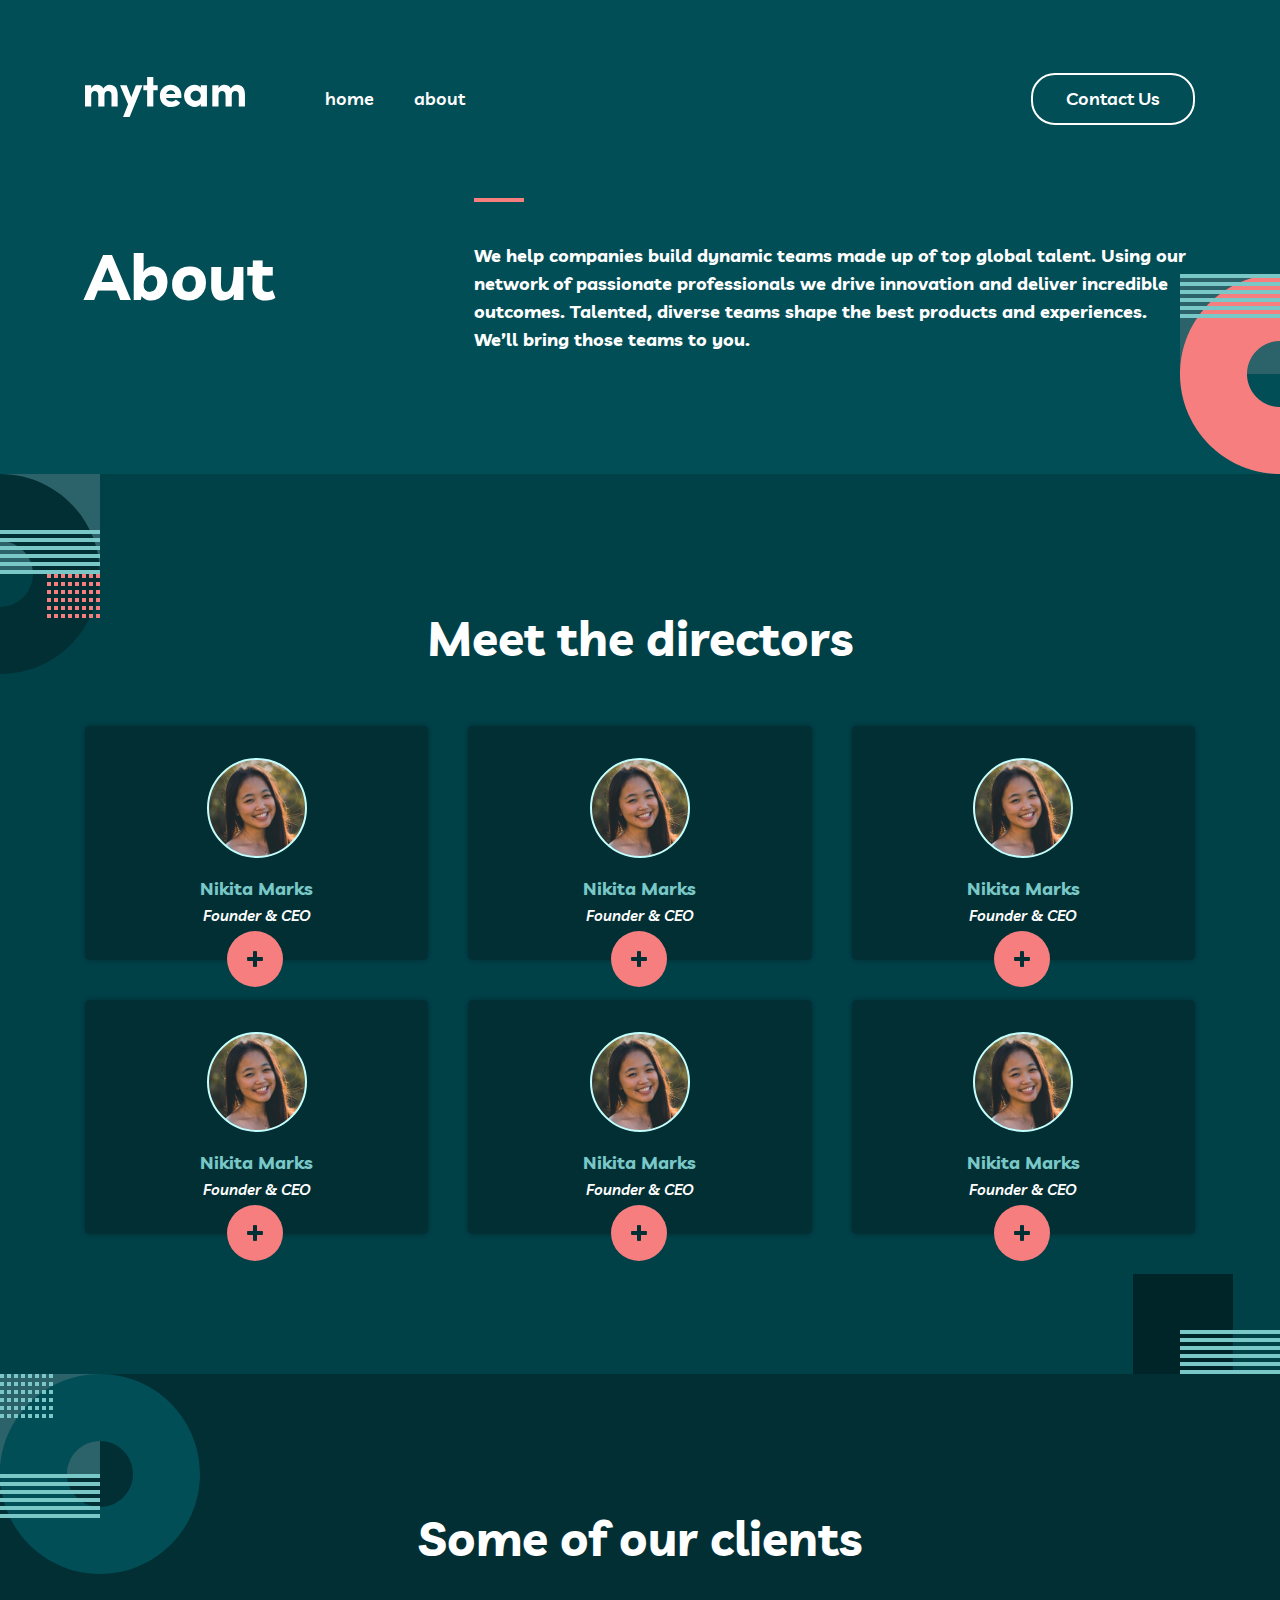
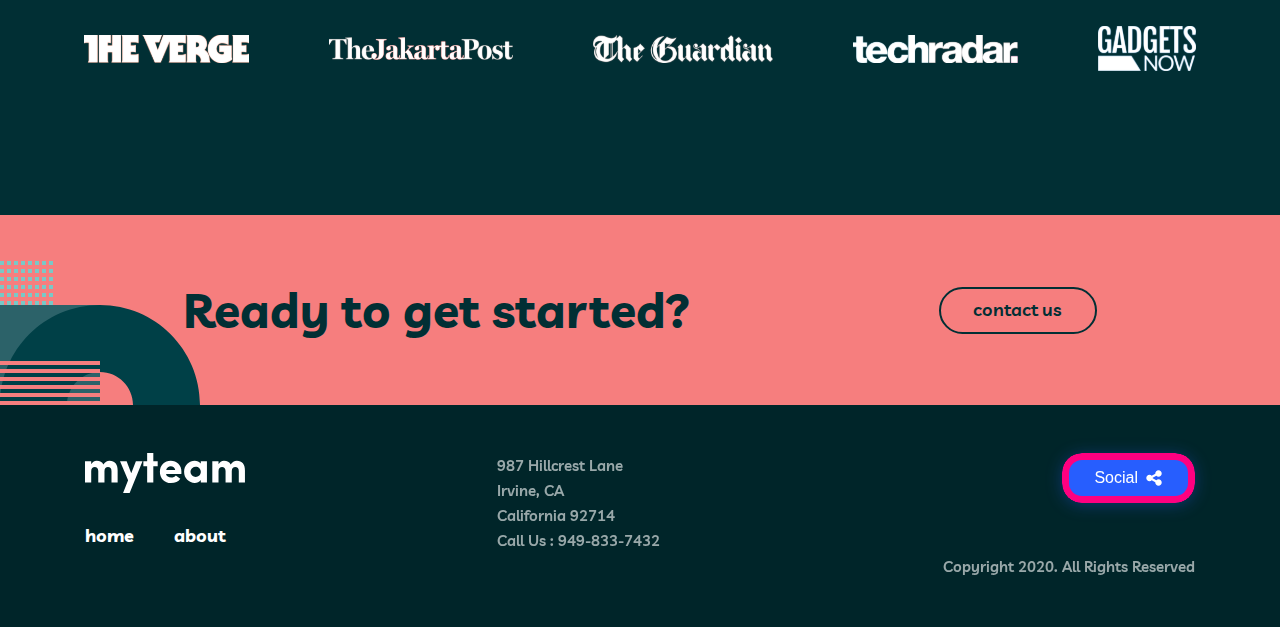
==== commit 116ef917: "fixed" ====
--- a/pages/about.html
+++ b/pages/about.html
@@ -518,10 +518,10 @@
         <div class="container">
           <div class="boot">
             <div class="boot_left">
-              <img src="assets/icons/home icons/logo.svg" alt="" />
+              <img src="../assets/icons/home icons/logo.svg" alt="" />
               <div class="boot_title">
-                <a class="h3_title" href="index.html">home</a>
-                <a class="h3_title" href="pages/about.html">about</a>
+                <a class="h3_title" href="../index.html">home</a>
+                <a class="h3_title" href="#">about</a>
               </div>
             </div>
             <div class="boot_center">
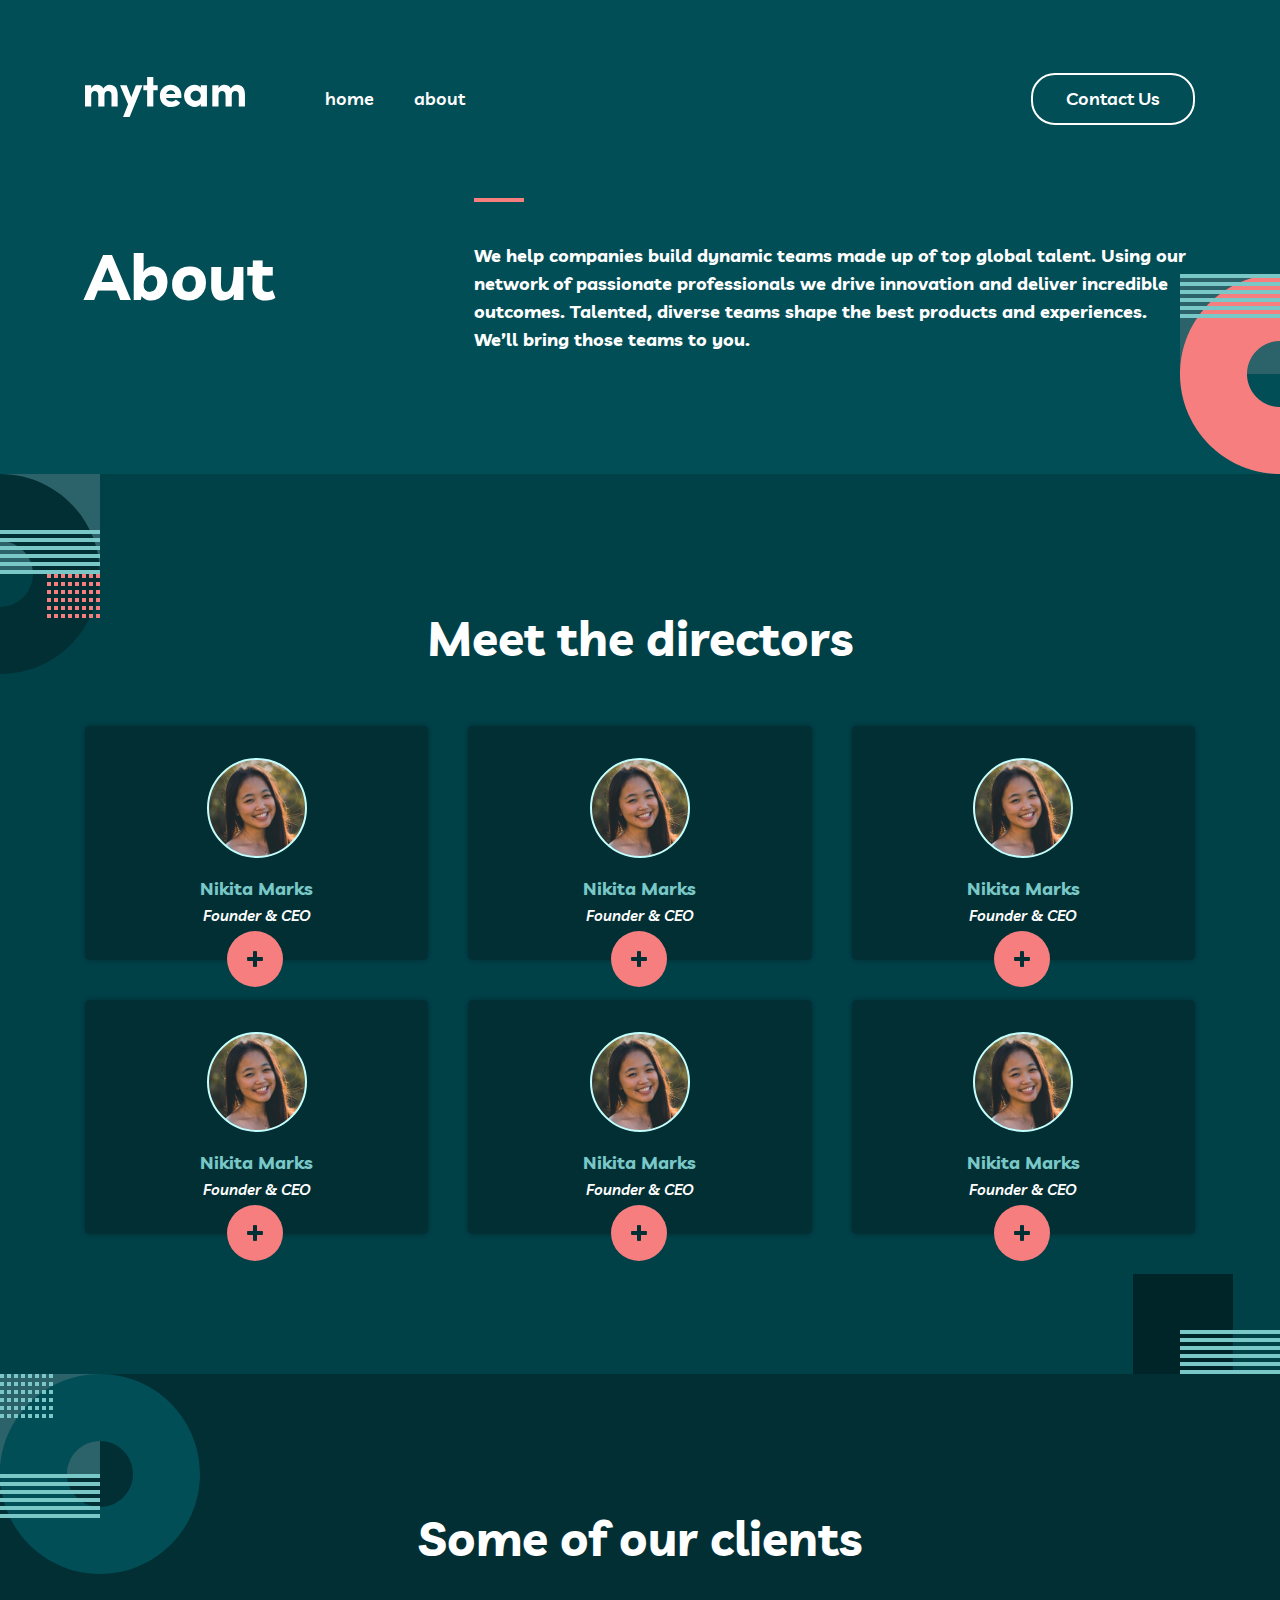
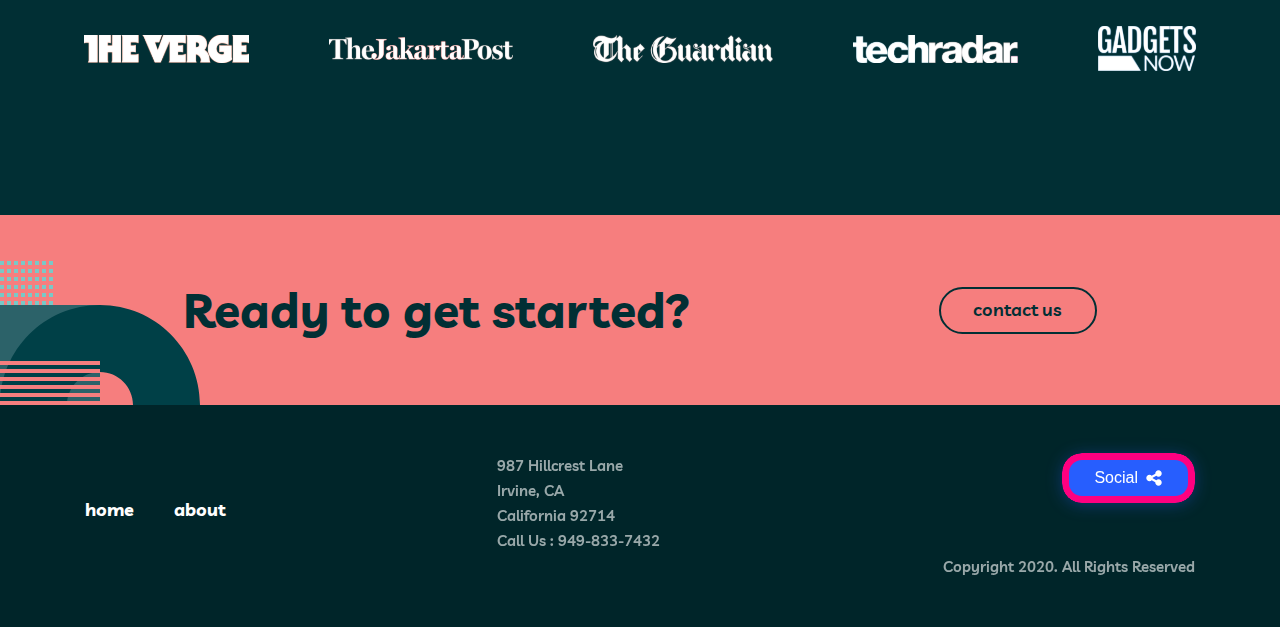
==== commit 0e59d289: "Full page" ====
--- a/pages/about.html
+++ b/pages/about.html
@@ -30,10 +30,6 @@
     <!-- CSS LINKS -->
     <link rel="stylesheet" href="../css/main.css" />
     <!-- CSS LINKS -->
-
-</head>
-<body>
-
   </head>
   <body>
     <header class="about_header">
@@ -513,105 +509,105 @@
       </section>
     </main>
 
-      <!-- FOOTER START -->
-      <footer id="footer_backround">
-        <div class="container">
-          <div class="boot">
-            <div class="boot_left">
-              <img src="../assets/icons/home icons/logo.svg" alt="" />
-              <div class="boot_title">
-                <a class="h3_title" href="../index.html">home</a>
-                <a class="h3_title" href="#">about</a>
+    <!-- FOOTER START -->
+    <footer id="footer_backround">
+      <div class="container">
+        <div class="boot">
+          <div class="boot_left">
+            <img src="assets/icons/home icons/logo.svg" alt="" />
+            <div class="boot_title">
+              <a class="h3_title" href="index.html">home</a>
+              <a class="h3_title" href="pages/about.html">about</a>
+            </div>
+          </div>
+          <div class="boot_center">
+            <address>
+              <p>987 Hillcrest Lane</p>
+              <p>Irvine, CA</p>
+              <p>California 92714</p>
+              <p>Call Us : 949-833-7432</p>
+            </address>
+          </div>
+          <div class="boot_right">
+            <div class="boot_logo">
+              <div class="boot_logo">
+                <button class="btn-cssbuttons">
+                  <span>Social</span
+                  ><span>
+                    <svg
+                      height="18"
+                      width="18"
+                      xmlns="http://www.w3.org/2000/svg"
+                      version="1.1"
+                      viewBox="0 0 1024 1024"
+                      class="icon"
+                    >
+                      <path
+                        fill="#ffffff"
+                        d="M767.99994 585.142857q75.995429 0 129.462857 53.394286t53.394286 129.462857-53.394286 129.462857-129.462857 53.394286-129.462857-53.394286-53.394286-129.462857q0-6.875429 1.170286-19.456l-205.677714-102.838857q-52.589714 49.152-124.562286 49.152-75.995429 0-129.462857-53.394286t-53.394286-129.462857 53.394286-129.462857 129.462857-53.394286q71.972571 0 124.562286 49.152l205.677714-102.838857q-1.170286-12.580571-1.170286-19.456 0-75.995429 53.394286-129.462857t129.462857-53.394286 129.462857 53.394286 53.394286 129.462857-53.394286 129.462857-129.462857 53.394286q-71.972571 0-124.562286-49.152l-205.677714 102.838857q1.170286 12.580571 1.170286 19.456t-1.170286 19.456l205.677714 102.838857q52.589714-49.152 124.562286-49.152z"
+                      ></path>
+                    </svg>
+                  </span>
+                  <ul>
+                    <li>
+                      <a href="https://twitter.com"
+                        ><svg
+                          height="18"
+                          width="18"
+                          xmlns="http://www.w3.org/2000/svg"
+                          version="1.1"
+                          viewBox="0 0 1024 1024"
+                          class="icon"
+                        >
+                          <path
+                            fill="white"
+                            d="M962.267429 233.179429q-38.253714 56.027429-92.598857 95.451429 0.585143 7.972571 0.585143 23.990857 0 74.313143-21.723429 148.260571t-65.974857 141.970286-105.398857 120.32-147.456 83.456-184.539429 31.158857q-154.843429 0-283.428571-82.870857 19.968 2.267429 44.544 2.267429 128.585143 0 229.156571-78.848-59.977143-1.170286-107.446857-36.864t-65.170286-91.136q18.870857 2.852571 34.889143 2.852571 24.576 0 48.566857-6.290286-64-13.165714-105.984-63.707429t-41.984-117.394286l0-2.267429q38.838857 21.723429 83.456 23.405714-37.741714-25.161143-59.977143-65.682286t-22.308571-87.990857q0-50.322286 25.161143-93.110857 69.12 85.138286 168.301714 136.265143t212.260571 56.832q-4.534857-21.723429-4.534857-42.276571 0-76.580571 53.979429-130.56t130.56-53.979429q80.018286 0 134.875429 58.294857 62.317714-11.995429 117.174857-44.544-21.138286 65.682286-81.115429 101.741714 53.174857-5.705143 106.276571-28.598857z"
+                          ></path></svg
+                      ></a>
+                    </li>
+                    <li>
+                      <a href="https://t.me/Liberty_47"
+                        ><svg
+                          height="18"
+                          width="18"
+                          xmlns="http://www.w3.org/2000/svg"
+                          version="1.1"
+                          viewBox="0 0 1024 1024"
+                          class="icon"
+                        >
+                          <path
+                            fill="white"
+                            d="M123.52064 667.99143l344.526782 229.708899 0-205.136409-190.802457-127.396658zM88.051421 585.717469l110.283674-73.717469-110.283674-73.717469 0 147.434938zM556.025711 897.627196l344.526782-229.708899-153.724325-102.824168-190.802457 127.396658 0 205.136409zM512 615.994287l155.406371-103.994287-155.406371-103.994287-155.406371 103.994287zM277.171833 458.832738l190.802457-127.396658 0-205.136409-344.526782 229.708899zM825.664905 512l110.283674 73.717469 0-147.434938zM746.828167 458.832738l153.724325-102.824168-344.526782-229.708899 0 205.136409zM1023.926868 356.00857l0 311.98286q0 23.402371-19.453221 36.566205l-467.901157 311.98286q-11.993715 7.459506-24.57249 7.459506t-24.57249-7.459506l-467.901157-311.98286q-19.453221-13.163834-19.453221-36.566205l0-311.98286q0-23.402371 19.453221-36.566205l467.901157-311.98286q11.993715-7.459506 24.57249-7.459506t24.57249 7.459506l467.901157 311.98286q19.453221 13.163834 19.453221 36.566205z"
+                          ></path></svg
+                      ></a>
+                    </li>
+                    <li>
+                      <a href="https://github.com/Abdulaziz1920"
+                        ><svg
+                          height="18"
+                          width="18"
+                          xmlns="http://www.w3.org/2000/svg"
+                          version="1.1"
+                          viewBox="0 0 1024 1024"
+                          class="icon"
+                        >
+                          <path
+                            fill="white"
+                            d="M950.930286 512q0 143.433143-83.748571 257.974857t-216.283429 158.573714q-15.433143 2.852571-22.601143-4.022857t-7.168-17.115429l0-120.539429q0-55.442286-29.696-81.115429 32.548571-3.437714 58.587429-10.313143t53.686857-22.308571 46.299429-38.034286 30.281143-59.977143 11.702857-86.016q0-69.12-45.129143-117.686857 21.138286-52.004571-4.534857-116.589714-16.018286-5.12-46.299429 6.290286t-52.589714 25.161143l-21.723429 13.677714q-53.174857-14.848-109.714286-14.848t-109.714286 14.848q-9.142857-6.290286-24.283429-15.433143t-47.689143-22.016-49.152-7.68q-25.161143 64.585143-4.022857 116.589714-45.129143 48.566857-45.129143 117.686857 0 48.566857 11.702857 85.723429t29.988571 59.977143 46.006857 38.253714 53.686857 22.308571 58.587429 10.313143q-22.820571 20.553143-28.013714 58.88-11.995429 5.705143-25.746286 8.557714t-32.548571 2.852571-37.449143-12.288-31.744-35.693714q-10.825143-18.285714-27.721143-29.696t-28.306286-13.677714l-11.410286-1.682286q-11.995429 0-16.603429 2.56t-2.852571 6.582857 5.12 7.972571 7.460571 6.875429l4.022857 2.852571q12.580571 5.705143 24.868571 21.723429t17.993143 29.110857l5.705143 13.165714q7.460571 21.723429 25.161143 35.108571t38.253714 17.115429 39.716571 4.022857 31.744-1.974857l13.165714-2.267429q0 21.723429 0.292571 50.834286t0.292571 30.866286q0 10.313143-7.460571 17.115429t-22.820571 4.022857q-132.534857-44.032-216.283429-158.573714t-83.748571-257.974857q0-119.442286 58.88-220.306286t159.744-159.744 220.306286-58.88 220.306286 58.88 159.744 159.744 58.88 220.306286z"
+                          ></path></svg
+                      ></a>
+                    </li>
+                  </ul>
+                </button>
               </div>
             </div>
-            <div class="boot_center">
-              <address>
-                <p>987 Hillcrest Lane</p>
-                <p>Irvine, CA</p>
-                <p>California 92714</p>
-                <p>Call Us : 949-833-7432</p>
-              </address>
-            </div>
-            <div class="boot_right">
-              <div class="boot_logo">
-                <div class="boot_logo">
-                  <button class="btn-cssbuttons">
-                    <span>Social</span
-                    ><span>
-                      <svg
-                        height="18"
-                        width="18"
-                        xmlns="http://www.w3.org/2000/svg"
-                        version="1.1"
-                        viewBox="0 0 1024 1024"
-                        class="icon"
-                      >
-                        <path
-                          fill="#ffffff"
-                          d="M767.99994 585.142857q75.995429 0 129.462857 53.394286t53.394286 129.462857-53.394286 129.462857-129.462857 53.394286-129.462857-53.394286-53.394286-129.462857q0-6.875429 1.170286-19.456l-205.677714-102.838857q-52.589714 49.152-124.562286 49.152-75.995429 0-129.462857-53.394286t-53.394286-129.462857 53.394286-129.462857 129.462857-53.394286q71.972571 0 124.562286 49.152l205.677714-102.838857q-1.170286-12.580571-1.170286-19.456 0-75.995429 53.394286-129.462857t129.462857-53.394286 129.462857 53.394286 53.394286 129.462857-53.394286 129.462857-129.462857 53.394286q-71.972571 0-124.562286-49.152l-205.677714 102.838857q1.170286 12.580571 1.170286 19.456t-1.170286 19.456l205.677714 102.838857q52.589714-49.152 124.562286-49.152z"
-                        ></path>
-                      </svg>
-                    </span>
-                    <ul>
-                      <li>
-                        <a href="https://twitter.com"
-                          ><svg
-                            height="18"
-                            width="18"
-                            xmlns="http://www.w3.org/2000/svg"
-                            version="1.1"
-                            viewBox="0 0 1024 1024"
-                            class="icon"
-                          >
-                            <path
-                              fill="white"
-                              d="M962.267429 233.179429q-38.253714 56.027429-92.598857 95.451429 0.585143 7.972571 0.585143 23.990857 0 74.313143-21.723429 148.260571t-65.974857 141.970286-105.398857 120.32-147.456 83.456-184.539429 31.158857q-154.843429 0-283.428571-82.870857 19.968 2.267429 44.544 2.267429 128.585143 0 229.156571-78.848-59.977143-1.170286-107.446857-36.864t-65.170286-91.136q18.870857 2.852571 34.889143 2.852571 24.576 0 48.566857-6.290286-64-13.165714-105.984-63.707429t-41.984-117.394286l0-2.267429q38.838857 21.723429 83.456 23.405714-37.741714-25.161143-59.977143-65.682286t-22.308571-87.990857q0-50.322286 25.161143-93.110857 69.12 85.138286 168.301714 136.265143t212.260571 56.832q-4.534857-21.723429-4.534857-42.276571 0-76.580571 53.979429-130.56t130.56-53.979429q80.018286 0 134.875429 58.294857 62.317714-11.995429 117.174857-44.544-21.138286 65.682286-81.115429 101.741714 53.174857-5.705143 106.276571-28.598857z"
-                            ></path></svg
-                        ></a>
-                      </li>
-                      <li>
-                        <a href="https://t.me/Liberty_47"
-                          ><svg
-                            height="18"
-                            width="18"
-                            xmlns="http://www.w3.org/2000/svg"
-                            version="1.1"
-                            viewBox="0 0 1024 1024"
-                            class="icon"
-                          >
-                            <path
-                              fill="white"
-                              d="M123.52064 667.99143l344.526782 229.708899 0-205.136409-190.802457-127.396658zM88.051421 585.717469l110.283674-73.717469-110.283674-73.717469 0 147.434938zM556.025711 897.627196l344.526782-229.708899-153.724325-102.824168-190.802457 127.396658 0 205.136409zM512 615.994287l155.406371-103.994287-155.406371-103.994287-155.406371 103.994287zM277.171833 458.832738l190.802457-127.396658 0-205.136409-344.526782 229.708899zM825.664905 512l110.283674 73.717469 0-147.434938zM746.828167 458.832738l153.724325-102.824168-344.526782-229.708899 0 205.136409zM1023.926868 356.00857l0 311.98286q0 23.402371-19.453221 36.566205l-467.901157 311.98286q-11.993715 7.459506-24.57249 7.459506t-24.57249-7.459506l-467.901157-311.98286q-19.453221-13.163834-19.453221-36.566205l0-311.98286q0-23.402371 19.453221-36.566205l467.901157-311.98286q11.993715-7.459506 24.57249-7.459506t24.57249 7.459506l467.901157 311.98286q19.453221 13.163834 19.453221 36.566205z"
-                            ></path></svg
-                        ></a>
-                      </li>
-                      <li>
-                        <a href="https://github.com/Abdulaziz1920"
-                          ><svg
-                            height="18"
-                            width="18"
-                            xmlns="http://www.w3.org/2000/svg"
-                            version="1.1"
-                            viewBox="0 0 1024 1024"
-                            class="icon"
-                          >
-                            <path
-                              fill="white"
-                              d="M950.930286 512q0 143.433143-83.748571 257.974857t-216.283429 158.573714q-15.433143 2.852571-22.601143-4.022857t-7.168-17.115429l0-120.539429q0-55.442286-29.696-81.115429 32.548571-3.437714 58.587429-10.313143t53.686857-22.308571 46.299429-38.034286 30.281143-59.977143 11.702857-86.016q0-69.12-45.129143-117.686857 21.138286-52.004571-4.534857-116.589714-16.018286-5.12-46.299429 6.290286t-52.589714 25.161143l-21.723429 13.677714q-53.174857-14.848-109.714286-14.848t-109.714286 14.848q-9.142857-6.290286-24.283429-15.433143t-47.689143-22.016-49.152-7.68q-25.161143 64.585143-4.022857 116.589714-45.129143 48.566857-45.129143 117.686857 0 48.566857 11.702857 85.723429t29.988571 59.977143 46.006857 38.253714 53.686857 22.308571 58.587429 10.313143q-22.820571 20.553143-28.013714 58.88-11.995429 5.705143-25.746286 8.557714t-32.548571 2.852571-37.449143-12.288-31.744-35.693714q-10.825143-18.285714-27.721143-29.696t-28.306286-13.677714l-11.410286-1.682286q-11.995429 0-16.603429 2.56t-2.852571 6.582857 5.12 7.972571 7.460571 6.875429l4.022857 2.852571q12.580571 5.705143 24.868571 21.723429t17.993143 29.110857l5.705143 13.165714q7.460571 21.723429 25.161143 35.108571t38.253714 17.115429 39.716571 4.022857 31.744-1.974857l13.165714-2.267429q0 21.723429 0.292571 50.834286t0.292571 30.866286q0 10.313143-7.460571 17.115429t-22.820571 4.022857q-132.534857-44.032-216.283429-158.573714t-83.748571-257.974857q0-119.442286 58.88-220.306286t159.744-159.744 220.306286-58.88 220.306286 58.88 159.744 159.744 58.88 220.306286z"
-                            ></path></svg
-                        ></a>
-                      </li>
-                    </ul>
-                  </button>
-                </div>
-              </div>
-              <h1>Copyright 2020. All Rights Reserved</h1>
-            </div>
+            <h1>Copyright 2020. All Rights Reserved</h1>
           </div>
         </div>
-      </footer>
-      <!-- FOOTER END -->
-     
+      </div>
+    </footer>
+    <!-- FOOTER END -->
+
     <script src="../js/main.js"></script>
   </body>
 </html>
